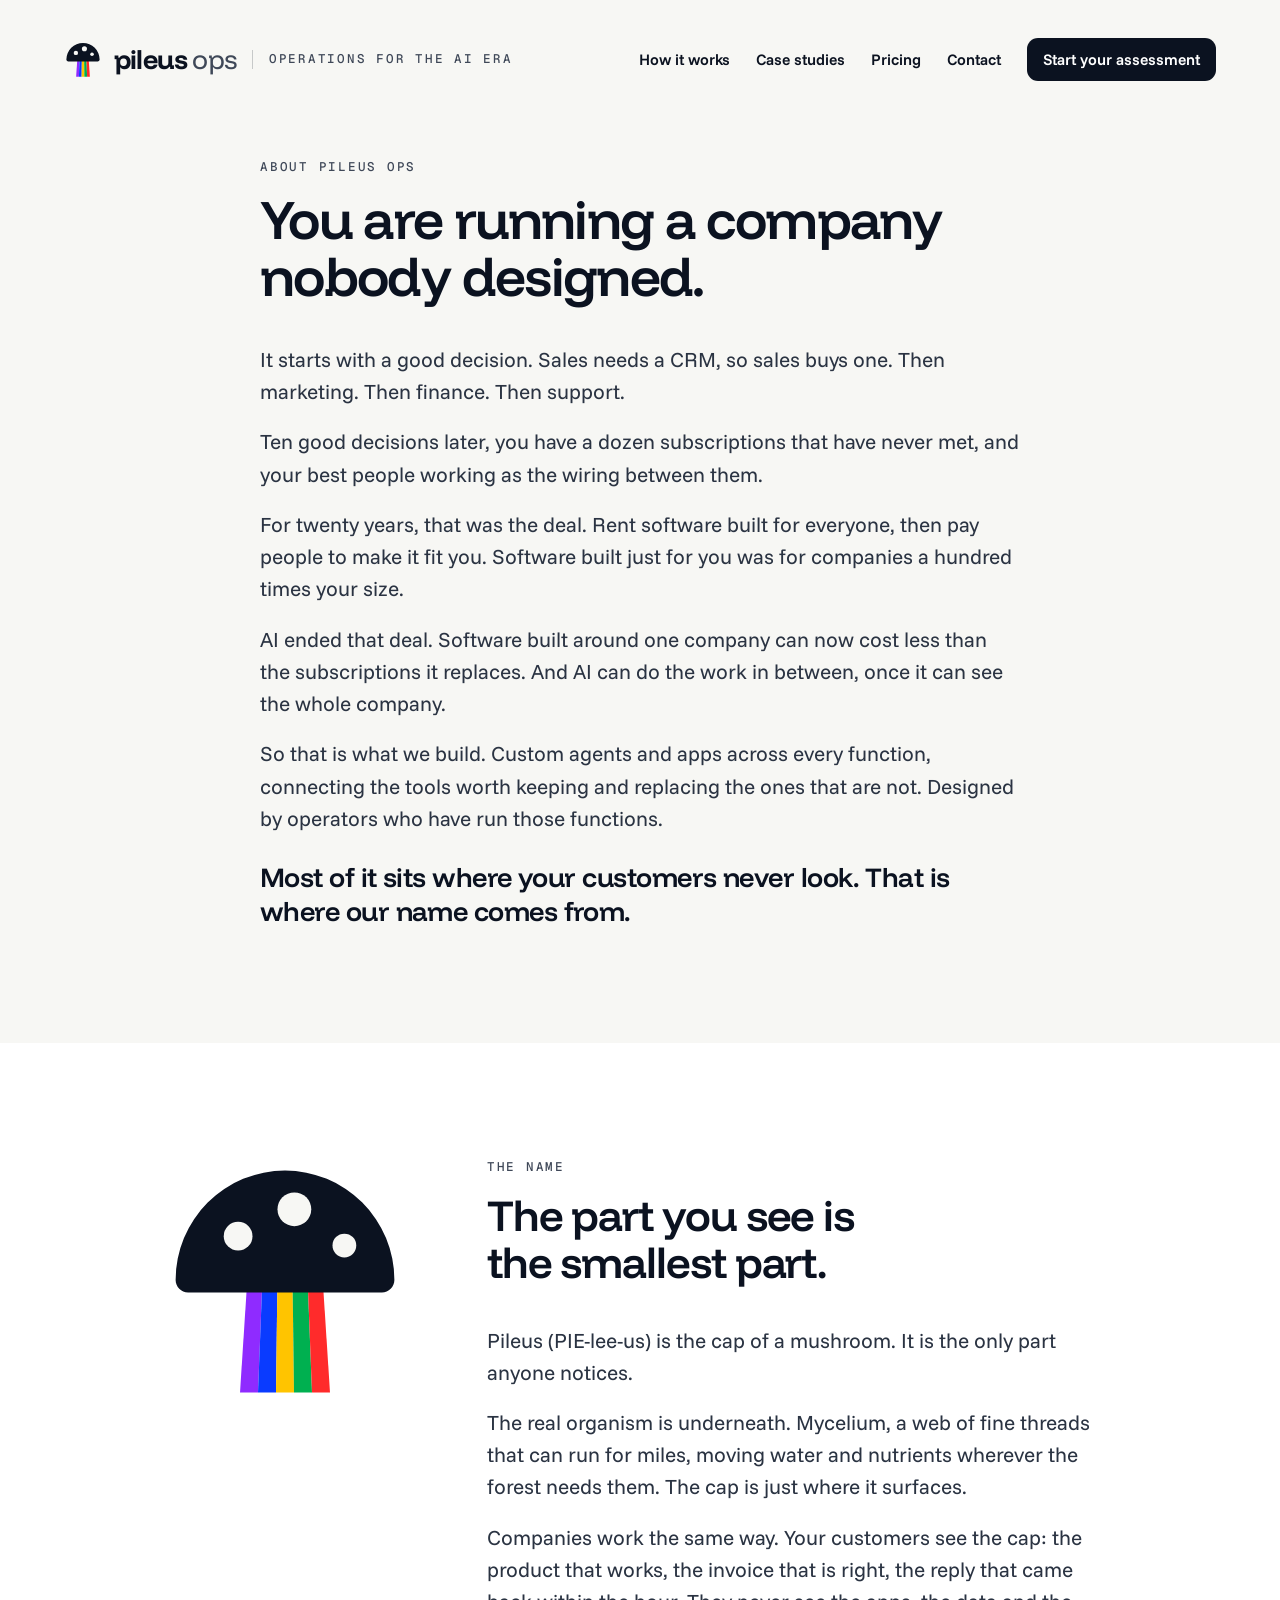
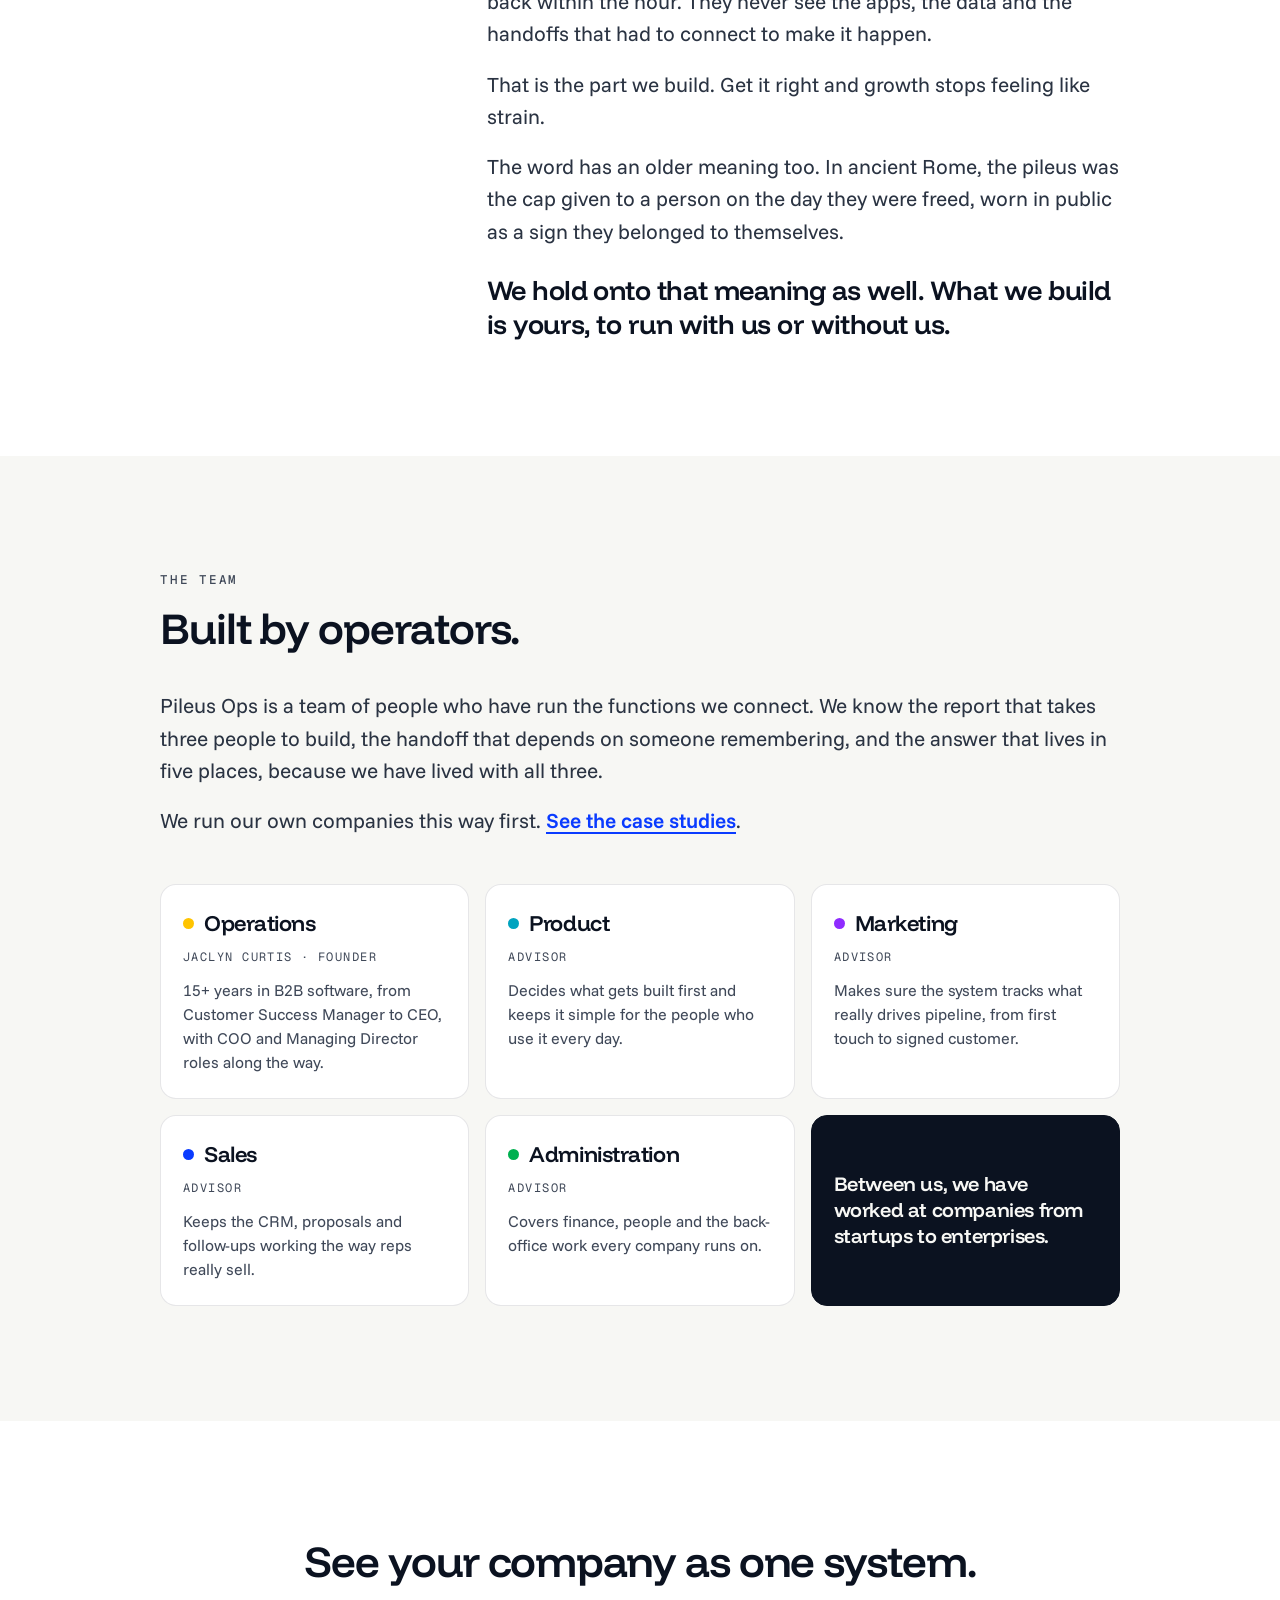
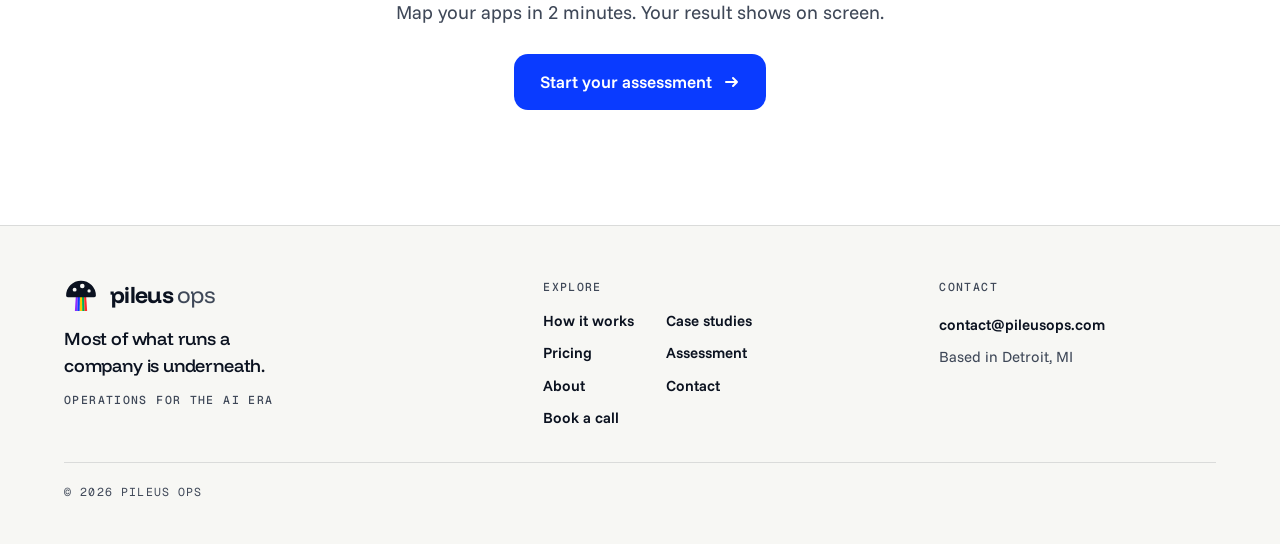
==== about/index.html @ 389116b7 "Remove the notices that said the forms were not connected The contact note and the call request now " ====
<!DOCTYPE html>
<html lang="en">
<head>
<meta charset="utf-8">
<meta name="viewport" content="width=device-width, initial-scale=1">
<title>About | Pileus Ops</title>
<meta name="description" content="Every team chose its own tools. Nobody owns what sits between them. Why Pileus Ops exists, what the name means, and the operators behind it.">
<link rel="canonical" href="https://pileusops.com/about/">
<link rel="icon" type="image/svg+xml" href="/favicon.svg">
<meta property="og:type" content="website">
<meta property="og:site_name" content="Pileus Ops">
<meta property="og:url" content="https://pileusops.com/about/">
<meta property="og:title" content="About | Pileus Ops">
<meta property="og:description" content="Every team chose its own tools. Nobody owns what sits between them. Why Pileus Ops exists, what the name means, and the operators behind it.">
<meta property="og:image" content="https://pileusops.com/og.png">
<meta property="og:image:width" content="1200">
<meta property="og:image:height" content="630">
<meta property="og:image:alt" content="Pileus Ops. Turn the apps you already run into one AI system you control.">
<meta name="twitter:card" content="summary_large_image">
<meta name="twitter:image" content="https://pileusops.com/og.png">
<script>document.documentElement.classList.add("js")</script>
<link rel="preconnect" href="https://fonts.googleapis.com">
<link rel="preconnect" href="https://fonts.gstatic.com" crossorigin>
<link rel="stylesheet" href="https://fonts.googleapis.com/css2?family=Funnel+Display:wght@500;600;700&family=Funnel+Sans:wght@400;500;600&family=Geist+Mono:wght@500&display=swap">
<link rel="stylesheet" href="/site.css?v=202611251710">
</head>
<body>
<div class="bar">
  <header class="top">
    <a class="brand" href="/" aria-label="Pileus Ops">
      <svg aria-hidden="true" width="38" height="38" viewBox="0 0 40 40"><path d="M14.00 19H16.40L15.68 37.5H12.80z" fill="#8F2BFF"/><path d="M16.40 19H18.80L18.56 37.5H15.68z" fill="#0A3BFF"/><path d="M18.80 19H21.20L21.44 37.5H18.56z" fill="#FFC400"/><path d="M21.20 19H23.60L24.32 37.5H21.44z" fill="#00B050"/><path d="M23.60 19H26.00L27.20 37.5H24.32z" fill="#FF2B2B"/><path d="M2.5 19.5a17.5 17.5 0 0 1 35 0c0 1.1-.9 2-2 2h-31c-1.1 0-2-.9-2-2z" fill="#0B1220"/><circle cx="12.5" cy="12.5" r="2.3" fill="#F7F7F4"/><circle cx="21.5" cy="8.2" r="2.7" fill="#F7F7F4"/><circle cx="29.5" cy="14" r="1.9" fill="#F7F7F4"/></svg>
      <span>pileus <span class="ops">ops</span></span></a>
    <span class="tag">Operations for the AI era</span>
    <nav class="nav" aria-label="Page"><a href="/how-it-works/">How it works</a><a href="/case-studies/">Case studies</a><a href="/pricing/">Pricing</a><a href="/contact/">Contact</a><a class="go" href="/assessment/">Start your assessment</a></nav>
  </header>
</div>
<section class="band phead">
  <div class="in narrow">
    <p class="eyebrow">About Pileus Ops</p>
    <h1 class="h1">You are running a company nobody designed.</h1>
    <div class="story">
      <p>It starts with a good decision. Sales needs a CRM, so sales buys one. Then marketing. Then finance. Then support.</p>
      <p>Ten good decisions later, you have a dozen subscriptions that have never met, and your best people working as the wiring between them.</p>
      <p>For twenty years, that was the deal. Rent software built for everyone, then pay people to make it fit you. Software built just for you was for companies a hundred times your size.</p>
      <p>AI ended that deal. Software built around one company can now cost less than the subscriptions it replaces. And AI can do the work in between, once it can see the whole company.</p>
      <p>So that is what we build. Custom agents and apps across every function, connecting the tools worth keeping and replacing the ones that are not. Designed by operators who have run those functions.</p>
      <p class="closer">Most of it sits where your customers never look. That is where our name comes from.</p>
    </div>
  </div>
</section>

<section class="band white">
  <div class="in narrow mush">
    <div class="rv"><svg aria-hidden="true" width="220" height="220" viewBox="0 0 40 40"><path d="M14.00 19H16.40L15.68 37.5H12.80z" fill="#8F2BFF"/><path d="M16.40 19H18.80L18.56 37.5H15.68z" fill="#0A3BFF"/><path d="M18.80 19H21.20L21.44 37.5H18.56z" fill="#FFC400"/><path d="M21.20 19H23.60L24.32 37.5H21.44z" fill="#00B050"/><path d="M23.60 19H26.00L27.20 37.5H24.32z" fill="#FF2B2B"/><path d="M2.5 19.5a17.5 17.5 0 0 1 35 0c0 1.1-.9 2-2 2h-31c-1.1 0-2-.9-2-2z" fill="#0B1220"/><circle cx="12.5" cy="12.5" r="2.3" fill="#F7F7F4"/><circle cx="21.5" cy="8.2" r="2.7" fill="#F7F7F4"/><circle cx="29.5" cy="14" r="1.9" fill="#F7F7F4"/></svg></div>
    <div>
      <p class="eyebrow rv">The name</p>
      <h2 class="rv">The part you see is the smallest part.</h2>
      <div class="story rv">
        <p>Pileus (PIE-lee-us) is the cap of a mushroom. It is the only part anyone notices.</p>
        <p>The real organism is underneath. Mycelium, a web of fine threads that can run for miles, moving water and nutrients wherever the forest needs them. The cap is just where it surfaces.</p>
        <p>Companies work the same way. Your customers see the cap: the product that works, the invoice that is right, the reply that came back within the hour. They never see the apps, the data and the handoffs that had to connect to make it happen.</p>
        <p>That is the part we build. Get it right and growth stops feeling like strain.</p>
        <p>The word has an older meaning too. In ancient Rome, the pileus was the cap given to a person on the day they were freed, worn in public as a sign they belonged to themselves.</p>
        <p class="closer">We hold onto that meaning as well. What we build is yours, to run with us or without us.</p>
      </div>
    </div>
  </div>
</section>

<section class="band">
  <div class="in narrow wide">
    <p class="eyebrow rv">The team</p>
    <h2 class="rv">Built by operators.</h2>
    <div class="story rv">
      <p>Pileus Ops is a team of people who have run the functions we connect. We know the report that takes three people to build, the handoff that depends on someone remembering, and the answer that lives in five places, because we have lived with all three.</p>
      <p>We run our own companies this way first. <a href="/case-studies/">See the case studies</a>.</p>
    </div>
    <div class="pteam rv">
      <div class="ptc" style="--c:#FFC400">
        <h3 class="ptfn"><i aria-hidden="true"></i>Operations</h3>
        <p class="role">Jaclyn Curtis · Founder</p>
        <p>15+ years in B2B software, from Customer Success Manager to CEO, with COO and Managing Director roles along the way.</p>
      </div>
      <div class="ptc" style="--c:#00A3BF">
        <h3 class="ptfn"><i aria-hidden="true"></i>Product</h3>
        <p class="role">Advisor</p>
        <p>Decides what gets built first and keeps it simple for the people who use it every day.</p>
      </div>
      <div class="ptc" style="--c:#8F2BFF">
        <h3 class="ptfn"><i aria-hidden="true"></i>Marketing</h3>
        <p class="role">Advisor</p>
        <p>Makes sure the system tracks what really drives pipeline, from first touch to signed customer.</p>
      </div>
      <div class="ptc" style="--c:#0A3BFF">
        <h3 class="ptfn"><i aria-hidden="true"></i>Sales</h3>
        <p class="role">Advisor</p>
        <p>Keeps the CRM, proposals and follow-ups working the way reps really sell.</p>
      </div>
      <div class="ptc" style="--c:#00B050">
        <h3 class="ptfn"><i aria-hidden="true"></i>Administration</h3>
        <p class="role">Advisor</p>
        <p>Covers finance, people and the back-office work every company runs on.</p>
      </div>
      <div class="ptc ptnote">
        <p>Between us, we have worked at companies from startups to enterprises.</p>
      </div>
    </div>
  </div>
</section>

<section class="band white final">
  <div class="in">
    <h2 class="rv">See your company as one system.</h2>
    <p class="sub rv">Map your apps in 2 minutes. Your result shows on screen.</p>
    <a class="cta rv" href="/assessment/">Start your assessment
      <svg aria-hidden="true" width="16" height="16" viewBox="0 0 16 16" fill="none" stroke="currentColor" stroke-width="2" stroke-linecap="round" stroke-linejoin="round"><path d="M2 8h11M9 4l4 4-4 4"/></svg></a>
  </div>
</section>
<footer class="foot">
  <div class="in">
    <div class="fbrand">
      <a class="brand" href="/" aria-label="Pileus Ops home"><svg aria-hidden="true" width="34" height="34" viewBox="0 0 40 40"><path d="M14.00 19H16.40L15.68 37.5H12.80z" fill="#8F2BFF"/><path d="M16.40 19H18.80L18.56 37.5H15.68z" fill="#0A3BFF"/><path d="M18.80 19H21.20L21.44 37.5H18.56z" fill="#FFC400"/><path d="M21.20 19H23.60L24.32 37.5H21.44z" fill="#00B050"/><path d="M23.60 19H26.00L27.20 37.5H24.32z" fill="#FF2B2B"/><path d="M2.5 19.5a17.5 17.5 0 0 1 35 0c0 1.1-.9 2-2 2h-31c-1.1 0-2-.9-2-2z" fill="#0B1220"/><circle cx="12.5" cy="12.5" r="2.3" fill="#F7F7F4"/><circle cx="21.5" cy="8.2" r="2.7" fill="#F7F7F4"/><circle cx="29.5" cy="14" r="1.9" fill="#F7F7F4"/></svg> <span>pileus <span class="ops">ops</span></span></a>
      <p class="line">Most of what runs a company is underneath.</p>
      <p class="ftag">Operations for the AI era</p>
    </div>
    <div class="fcol">
      <p class="fh">Explore</p>
      <nav aria-label="Footer"><a href="/how-it-works/">How it works</a><a href="/case-studies/">Case studies</a><a href="/pricing/">Pricing</a><a href="/assessment/">Assessment</a><a href="/about/" aria-current="page">About</a><a href="/contact/">Contact</a><a href="/call/">Book a call</a></nav>
    </div>
    <div class="fcol">
      <p class="fh">Contact</p>
      <a class="fmail" href="mailto:contact@pileusops.com">contact@pileusops.com</a>
      <p class="fwhere">Based in Detroit, MI</p>
    </div>
    <small>&copy; 2026 Pileus Ops</small>
  </div>
</footer>
<script src="/brand.js?v=202611251710"></script>
<script src="/app.js?v=202611251710"></script>
</body>
</html>
---- site.css ----
/* layout: copy on the left, one living diagram on the right, facing the reader so every label stays legible.
   On phones the diagram becomes a simple stack: the apps, a cable, then the system. */
:root{
  color-scheme:light;
  --bg:#F7F7F4; --ink:#0B1220; --mute:#3F4858; --line:rgba(11,18,32,.1);
  --mkt:#8F2BFF; --sales:#0A3BFF; --ops:#FFC400; --fin:#00B050; --cs:#FF2B2B;
  --disp:"Funnel Display","Funnel Display Variable",system-ui,sans-serif;
  --sans:"Funnel Sans","Funnel Sans Variable",system-ui,-apple-system,"Segoe UI",sans-serif;
  --mono:"Geist Mono","Geist Mono Variable",ui-monospace,Menlo,monospace;
}
*{box-sizing:border-box}
html,body{height:100%;margin:0}
body{background:var(--bg);color:var(--ink);font-family:var(--sans);font-size:18px;line-height:1.5;overflow-x:hidden;-webkit-font-smoothing:antialiased}
.page{min-height:100%;max-width:1440px;margin:0 auto;padding:clamp(18px,3vw,38px) clamp(20px,5vw,72px) clamp(24px,3vw,40px);display:flex;flex-direction:column;gap:clamp(12px,2vw,24px)}
.top{display:flex;align-items:center;gap:16px;flex-wrap:wrap}
.brand{display:flex;align-items:center;gap:12px;font-family:var(--disp);font-weight:700;font-size:27px;letter-spacing:-.03em;color:var(--ink);text-decoration:none}
.brand svg{flex:none}
.tag{font-family:var(--mono);font-weight:500;font-size:12.5px;letter-spacing:.14em;text-transform:uppercase;color:var(--mute);border-left:1px solid rgba(11,18,32,.2);padding-left:16px}
.pick{margin-left:auto;display:flex;align-items:center;gap:10px;font-size:13px;font-weight:600;color:var(--mute)}
.pick div{display:flex;padding:3px;border-radius:99px;background:rgba(11,18,32,.07)}
.pick button{font:inherit;font-size:13px;font-weight:600;min-height:34px;padding:0 12px;border:0;border-radius:99px;background:none;color:var(--mute);cursor:pointer}
.pick button[aria-pressed="true"]{background:#fff;color:var(--ink);box-shadow:0 1px 3px rgba(11,18,32,.16)}
.hero{flex:1;display:grid;grid-template-columns:minmax(0,5fr) minmax(0,7fr);grid-template-areas:"copy viz" "proof viz";column-gap:clamp(12px,2vw,36px);row-gap:0}
.copy{grid-area:copy;align-self:end}.viz{grid-area:viz;align-self:center}
.copy{display:flex;flex-direction:column;gap:26px;align-items:flex-start;max-width:540px}
h1{margin:0;font-family:var(--disp);font-weight:600;font-size:clamp(2.3rem,3.4vw + .7rem,3.85rem);line-height:1.04;letter-spacing:-.03em;text-wrap:balance}
h1 .one{position:relative;white-space:nowrap}
h1 .one::after{content:"";position:absolute;left:0;right:0;bottom:-.07em;height:.11em;border-radius:99px;transform:scaleX(0);transform-origin:0 50%;transition:transform .9s cubic-bezier(.6,0,.2,1) .25s;
  background:linear-gradient(90deg,var(--mkt) 0 20%,var(--sales) 20% 40%,var(--ops) 40% 60%,var(--fin) 60% 80%,var(--cs) 80% 100%)}
body.on h1 .one::after{transform:scaleX(1)}
.lede{margin:0;max-width:470px;font-size:19px;color:var(--mute)}
.cta-row{display:flex;flex-wrap:wrap;align-items:center;gap:14px 24px}
.cta{display:inline-flex;align-items:center;gap:12px;min-height:56px;padding:0 26px;border-radius:14px;background:var(--sales);color:#fff;font-weight:600;font-size:17px;text-decoration:none;transition:transform .2s ease,box-shadow .2s ease}
.cta:hover{transform:translateY(-2px);box-shadow:0 12px 24px rgba(10,59,255,.3)}
.replay{display:inline-flex;align-items:center;gap:9px;min-height:44px;padding:0 4px;border:0;background:none;font:inherit;font-weight:600;font-size:17px;color:var(--ink);cursor:pointer}
.replay svg{transition:transform .5s ease}.replay:hover svg{transform:rotate(-180deg)}
.proof{grid-area:proof;align-self:start;max-width:540px;list-style:none;margin:30px 0 0;padding:22px 0 0;border-top:1px solid rgba(11,18,32,.14);width:100%;display:flex;flex-direction:column;gap:12px;font-size:16px;font-weight:500}
.proof li{display:flex;align-items:center;gap:12px}
.proof li::before{content:"";width:11px;height:11px;border-radius:3px;background:var(--sales);flex:none}
a:focus-visible,button:focus-visible{outline:2px solid var(--sales);outline-offset:4px;border-radius:6px}
.sr{position:absolute;width:1px;height:1px;overflow:hidden;clip-path:inset(50%)}

/* the diagram: nine scattered apps become five connected ones and one system; the other four are rebuilt inside it */
.viz{position:relative;width:100%;aspect-ratio:844/860}
.stage{position:absolute;left:0;top:0;width:844px;height:860px;transform-origin:0 0;perspective:2200px}
.tilt{position:absolute;inset:0;transform-style:preserve-3d;transform:rotateY(calc(-5deg + var(--ry,0deg))) rotateX(calc(2deg + var(--rx,0deg)));transform-origin:50% 50%;transition:transform .6s cubic-bezier(.2,.7,.2,1)}
svg.under{position:absolute;inset:0;overflow:visible}
.thr{fill:none;stroke-width:4.6;stroke-linecap:round;transition:stroke-dashoffset .9s cubic-bezier(.6,0,.2,1) var(--d,0s),stroke-width .25s,opacity .3s}
.end{opacity:0;transition:opacity .3s ease var(--d,0s)}
.stage.wired .end{opacity:1}
.spark{fill:none;stroke:#fff;stroke-width:2.2;stroke-linecap:round;opacity:0}
.spark.go{opacity:.95;animation:sparkback .7s cubic-bezier(.4,0,.3,1) 1}
@keyframes sparkback{from{stroke-dashoffset:calc(-1 * var(--L))}to{stroke-dashoffset:34px}}
.dim .thr:not(.hot),.dim .end:not(.hot){opacity:.16}.dim .spark:not(.hot){opacity:0}
.thr.hot{stroke-width:6.6}

#tiles{transform-style:preserve-3d}
.tile{--c:var(--team);position:absolute;left:var(--x);top:var(--y);display:flex;align-items:center;gap:13px;padding:12px 22px 12px 12px;background:#fff;border:1px solid var(--line);border-radius:18px;white-space:nowrap;cursor:default;
  font-weight:600;font-size:17.5px;letter-spacing:-.01em;box-shadow:0 14px 30px rgba(11,18,32,.11),0 2px 5px rgba(11,18,32,.06);
  transform:translate(-50%,-50%) translate3d(var(--dx,0px),var(--dy,0px),var(--z,20px)) rotate(var(--r,0deg)) scale(var(--k,1));
  transition:transform 1.1s cubic-bezier(.22,1.2,.36,1) var(--d,0s),opacity .4s ease,box-shadow .3s}
.stage.sprawl .tile{--c:#B4B8BF;--dx:var(--sx);--dy:var(--sy);--r:var(--sr);transition-duration:.6s,.3s,.3s;transition-delay:0s}
.stage:not(.sprawl) .tile.built{--k:.3;opacity:0;transition:transform .95s cubic-bezier(.6,0,.3,1) var(--d,0s),opacity .3s ease calc(var(--d,0s) + .68s)}
.tile.hot,.tile.bump{--z:54px;--k:1.06;transition-duration:.3s,.4s,.3s;transition-delay:0s;box-shadow:0 26px 44px rgba(11,18,32,.18),0 4px 8px rgba(11,18,32,.08)}
.dim .tile.keep:not(.hot){opacity:.45}
.ic{width:42px;height:42px;border-radius:12px;display:grid;place-items:center;flex:none;background:var(--c);transition:background-color .8s ease var(--d,0s)}
.ic svg{width:23px;height:23px}
.vcable{display:none}

.panel{position:absolute;left:424px;top:86px;width:396px;height:708px;background:#fff;border:1px solid var(--line);border-radius:28px;padding:26px 26px 22px;display:flex;flex-direction:column;
  box-shadow:0 50px 90px rgba(11,18,32,.16),0 10px 24px rgba(11,18,32,.07);
  opacity:0;transform:translateX(30px) scale(.94);transition:opacity .5s ease,transform .8s cubic-bezier(.22,1.2,.36,1)}
.stage.sys .panel{opacity:1;transform:none}
.ph{display:flex;align-items:center;justify-content:space-between;gap:8px;margin-bottom:14px}
.ph h2{margin:0;font-family:var(--disp);font-weight:600;font-size:23px;letter-spacing:-.02em;white-space:nowrap}
.pill{font-family:var(--mono);font-size:11px;letter-spacing:.08em;text-transform:uppercase;padding:7px 11px;border-radius:99px;background:var(--ink);color:#fff;white-space:nowrap}
/* the order bar: press it (or wait) and one order runs through every team */
.evt{all:unset;box-sizing:border-box;display:flex;align-items:center;gap:11px;width:calc(100% + 20px);margin:0 -10px 12px;height:48px;padding:0 15px 0 5px;border-radius:14px;background:#EEEFEB;color:var(--ink);font-weight:600;font-size:15.5px;letter-spacing:-.01em;cursor:pointer;position:relative;z-index:3;transition:background .35s,color .35s}
.evt .bolt{width:22px;height:22px;border-radius:50%;display:grid;place-items:center;background:var(--ink);color:#fff;flex:none;transition:background .35s,color .35s}
.evt .bolt svg{width:12px;height:12px}
.evt .t{flex:1;white-space:nowrap;overflow:hidden;text-overflow:ellipsis}
.evt .clock{font-family:var(--mono);font-size:12.5px;line-height:1;letter-spacing:.06em;opacity:0;transition:opacity .3s;font-variant-numeric:tabular-nums}
.evt:not(.run):not(.done) .bolt{animation:invite 2.2s ease-out infinite}
.evt:not(.run):not(.done):hover{background:#E4E6E0}
@keyframes invite{0%{box-shadow:0 0 0 0 rgba(11,18,32,.35)}70%,100%{box-shadow:0 0 0 9px rgba(11,18,32,0)}}
.evt.run,.evt.done{background:var(--ink);color:#fff;cursor:default}
.evt.run .bolt,.evt.done .bolt{background:#fff;color:var(--ink)}
.evt.run .clock,.evt.done .clock{opacity:1}
#lanes{flex:1;display:flex;flex-direction:column;position:relative}
.thread{position:absolute;left:5px;top:-14px;width:2px;height:0;background:var(--ink);border-radius:2px;z-index:1;pointer-events:none;transition:height .5s cubic-bezier(.5,0,.4,1)}
.lane{flex:1;border-top:1px solid var(--line);padding:0 10px;margin:0 -10px;border-radius:12px;display:flex;flex-direction:column;justify-content:center;gap:3px;transition:background .3s}
.lane.hot,.lane.flash{background:var(--t)}
.lane .r{display:flex;align-items:center;justify-content:space-between;gap:8px}
.lane b{font-weight:600;font-size:17.5px;letter-spacing:-.01em;display:flex;align-items:center;gap:10px}
.dot{width:12px;height:12px;border-radius:50%;background:var(--c);flex:none;position:relative;z-index:2;box-shadow:0 0 0 3px #fff;transition:box-shadow .3s}
.lane.hot .dot,.lane.flash .dot{box-shadow:0 0 0 3px var(--t)}
.lane.fire .dot::after{content:"";position:absolute;inset:-2px;border-radius:50%;border:2px solid var(--c);animation:ring .8s ease-out forwards}
@keyframes ring{from{transform:scale(1);opacity:.9}to{transform:scale(3.2);opacity:0}}
.chip{display:inline-flex;align-items:center;gap:5px;font-size:12.5px;font-weight:600;padding:4px 10px 4px 8px;border-radius:99px;background:var(--c);color:var(--ct,#fff);white-space:nowrap;opacity:0;transform:scale(.6);transition:opacity .25s,transform .45s cubic-bezier(.3,1.6,.5,1)}
.chip svg{width:12px;height:12px}
.chip.ask{background:var(--ink);color:#fff;padding-left:10px}
.lane.fire .chip{opacity:1;transform:none}
.lane p{margin:0 0 0 22px;font-size:14.5px;color:#6B7380;line-height:1.3;transition:color .3s}
.lane.fire p{color:var(--ink);animation:rise .4s ease-out}
@keyframes rise{from{opacity:0;transform:translateY(5px)}to{opacity:1;transform:none}}
.built-in{border-top:1px solid var(--line);padding-top:14px}
.built-in h3{margin:0 0 10px;font-family:var(--mono);font-weight:500;font-size:11.5px;letter-spacing:.12em;text-transform:uppercase;color:var(--mute)}
.chips{display:grid;grid-template-columns:1fr 1fr;gap:8px}
.bchip{display:flex;align-items:center;gap:9px;padding:7px 10px;border-radius:12px;background:#F2F3F0;font-size:14.5px;font-weight:600;opacity:0;transform:scale(.8);transition:opacity .35s ease var(--d,0s),transform .5s cubic-bezier(.3,1.5,.5,1) var(--d,0s)}
.bchip .ic{width:26px;height:26px;border-radius:8px;transition:none}.bchip .ic svg{width:15px;height:15px}
.stage.sys .bchip{opacity:1;transform:none}

@media (max-width:860px){
  .hero{grid-template-columns:1fr;grid-template-areas:"copy" "viz" "proof";row-gap:28px}
  .proof{margin-top:0}
  .viz{aspect-ratio:auto}
  .stage{position:static;width:auto;height:auto;transform:none !important;perspective:none}
  .tilt{position:static;transform:none !important}
  svg.under{display:none}
  #tiles{display:grid;grid-template-columns:repeat(3,minmax(0,1fr));gap:8px}
  .tile{position:static;transform:none;padding:7px;gap:7px;min-width:0;font-size:12.5px;white-space:normal;border-radius:14px;box-shadow:0 4px 10px rgba(11,18,32,.07);transition:opacity .6s ease var(--d,0s)}
  .stage:not(.sprawl) .tile.built{opacity:.3;transform:none}
  .tile.bump{box-shadow:0 0 0 2px var(--team)}
  .ic{width:26px;height:26px;border-radius:8px}.ic svg{width:15px;height:15px}
  .vcable{display:flex;justify-content:center;height:46px;margin:6px 0}
  .vcable s{width:9px;background:var(--c);transform:scaleY(0);transform-origin:50% 0;transition:transform .5s ease .5s}
  .vcable s:first-child{border-radius:5px 0 0 5px}.vcable s:last-child{border-radius:0 5px 5px 0}
  .stage.sys .vcable s{transform:none}
  .panel{position:static;width:auto;height:auto;padding:20px;transform:translateY(-10px) scale(.97)}
  .lane{padding:10px}
}
@media (prefers-reduced-motion:reduce){
  *,*::before,*::after{transition-duration:.01s !important;transition-delay:0s !important;animation:none !important}
}

/* ---------- the rest of the page: one idea per band, lots of air ---------- */
html{scroll-behavior:smooth}
.nav{margin-left:auto;display:flex;align-items:center;gap:26px;font-size:15.5px;font-weight:600}
.nav a{color:var(--ink);text-decoration:none}
.nav a:not(.go):hover{text-decoration:underline;text-underline-offset:5px}
.nav a.go{padding:10px 16px;border-radius:11px;background:var(--ink);color:#fff}
.micro{margin:-12px 0 0;font-size:14.5px;color:var(--mute)}
.band{padding:clamp(64px,9vw,124px) clamp(20px,5vw,72px);scroll-margin-top:0}
.band.white{background:#fff}
.in{max-width:1180px;margin:0 auto}
.eyebrow{font-family:var(--mono);font-weight:500;font-size:12.5px;letter-spacing:.14em;text-transform:uppercase;color:var(--mute);margin:0 0 14px}
.band h2{font-family:var(--disp);font-weight:600;font-size:clamp(1.9rem,2.4vw + .8rem,3rem);line-height:1.08;letter-spacing:-.025em;margin:0;max-width:21ch;text-wrap:balance}
.band .sub{margin:16px 0 0;max-width:54ch;color:var(--mute);font-size:19px}
.grid{display:grid;gap:18px;margin-top:clamp(28px,4vw,52px)}
.card{background:#fff;border:1px solid var(--line);border-radius:22px;padding:26px}
.band.white .card{background:var(--bg)}
.card h3{margin:0 0 8px;font-family:var(--disp);font-weight:600;font-size:21px;letter-spacing:-.015em}
.card p{margin:0;color:var(--mute);font-size:16.5px}
html.js .rv{opacity:0;transform:translateY(18px);transition:opacity .7s ease,transform .7s cubic-bezier(.2,.7,.2,1)}
html.js .rv.seen{opacity:1;transform:none}

/* the problem */
.g3{grid-template-columns:repeat(3,minmax(0,1fr))}
.stat b{display:block;font-family:var(--disp);font-weight:600;font-size:clamp(3rem,5vw,4.6rem);line-height:1;letter-spacing:-.04em;margin-bottom:12px}
.stat p{color:var(--ink);font-size:18px;font-weight:500}
.stat small{display:block;margin-top:14px;font-family:var(--mono);font-size:11.5px;letter-spacing:.06em;text-transform:uppercase;color:var(--mute)}
.close{margin:clamp(28px,4vw,44px) 0 0;font-family:var(--disp);font-weight:500;font-size:clamp(1.25rem,1vw + 1rem,1.6rem);letter-spacing:-.015em;max-width:34ch;line-height:1.25}

/* how it works */
.g4{grid-template-columns:repeat(4,minmax(0,1fr))}
.step .n{font-family:var(--mono);font-size:12.5px;letter-spacing:.1em;color:var(--sales);margin-bottom:38px;display:block}
.step{display:flex;flex-direction:column}
.step .n{margin-bottom:26px}
.step h3{font-size:25px}
.step .get{margin-top:auto;min-height:104px;padding-top:18px;font-size:16px;font-weight:600;line-height:1.35;color:var(--ink)}
.step .get::before{content:"";display:block;height:1px;background:var(--line);margin-bottom:16px}
.step .get small{display:block;font-family:var(--mono);font-weight:500;font-size:11.5px;letter-spacing:.12em;text-transform:uppercase;color:var(--mute);margin-bottom:6px}
.step p{margin-bottom:22px}
.after{margin-top:18px;display:flex;gap:18px;align-items:baseline;border:1px solid var(--line);border-radius:22px;padding:22px 26px}
.after b{font-family:var(--disp);font-weight:600;font-size:21px;letter-spacing:-.015em;white-space:nowrap}
.after p{margin:0;color:var(--mute);font-size:17px}

/* ask your company */
.askgrid{display:grid;grid-template-columns:minmax(0,5fr) minmax(0,6fr);gap:clamp(20px,4vw,56px);align-items:center;margin-top:clamp(28px,4vw,52px)}
.qs{display:flex;flex-direction:column;gap:10px}
.qs button{all:unset;box-sizing:border-box;cursor:pointer;display:flex;align-items:center;gap:14px;padding:16px 20px;border-radius:16px;background:#fff;border:1px solid var(--line);font-weight:600;font-size:17.5px;letter-spacing:-.01em;transition:border-color .2s,box-shadow .2s,transform .2s}
.qs button:hover{transform:translateX(4px)}
.qs button[aria-pressed="true"]{border-color:var(--ink);box-shadow:0 0 0 1px var(--ink)}
.qs button::after{content:"";margin-left:auto;width:9px;height:9px;border-right:2px solid currentColor;border-top:2px solid currentColor;transform:rotate(45deg);flex:none;opacity:.5}
.answer{background:#fff;border:1px solid var(--line);border-radius:28px;padding:28px;box-shadow:0 40px 80px rgba(11,18,32,.13),0 8px 20px rgba(11,18,32,.06);min-height:340px;display:flex;flex-direction:column;gap:20px}
.answer .q{display:flex;align-items:center;gap:12px;min-height:54px;padding:0 18px;border-radius:14px;background:var(--ink);color:#fff;font-weight:600;font-size:16.5px}
.answer .q i{width:2px;height:20px;background:#fff;animation:blink 1s steps(1) infinite;flex:none}
@keyframes blink{50%{opacity:0}}
.srcs{display:flex;flex-wrap:wrap;gap:9px;align-items:center;min-height:38px}
.srcs em{font-style:normal;font-family:var(--mono);font-size:11.5px;letter-spacing:.12em;text-transform:uppercase;color:var(--mute);margin-right:4px}
.src{display:inline-flex;align-items:center;gap:8px;padding:6px 12px 6px 6px;border-radius:11px;background:#F2F3F0;font-size:14.5px;font-weight:600;opacity:.25;transform:scale(.94);transition:opacity .3s,transform .4s cubic-bezier(.3,1.6,.5,1)}
.src.on{opacity:1;transform:none}
.src .ic{width:24px;height:24px;border-radius:7px;transition:none}.src .ic svg{width:14px;height:14px}
.ans{font-family:var(--disp);font-weight:500;font-size:clamp(1.3rem,1vw + 1rem,1.65rem);line-height:1.22;letter-spacing:-.015em;margin:0;opacity:0;transform:translateY(8px);transition:opacity .45s,transform .45s}
.ans.show{opacity:1;transform:none}
.note{margin:auto 0 0;font-size:13.5px;color:var(--mute)}

/* teams */
.g5{grid-template-columns:repeat(5,minmax(0,1fr))}
.team{padding:24px 20px}
.team h3{display:flex;align-items:center;gap:9px;font-size:17.5px;margin-bottom:14px;white-space:nowrap}
.team h3::before{content:"";width:12px;height:12px;border-radius:50%;background:var(--c);flex:none}
.team ul{list-style:none;margin:0;padding:0;display:flex;flex-direction:column;gap:9px;font-size:16px;color:var(--mute)}

/* control */
.ctl h3::before{content:"";display:block;width:34px;height:4px;border-radius:4px;background:var(--sales);margin-bottom:18px}

/* founder */
.who{display:grid;grid-template-columns:auto minmax(0,1fr);gap:clamp(20px,3vw,40px);align-items:center;margin-top:clamp(28px,4vw,52px)}
.avatar{width:clamp(96px,12vw,150px);aspect-ratio:1;border-radius:50%;background:var(--ink);color:#fff;display:grid;place-items:center;font-family:var(--disp);font-weight:600;font-size:clamp(2rem,3vw,3rem);letter-spacing:-.02em}
.who h3{margin:0 0 4px;font-family:var(--disp);font-weight:600;font-size:24px;letter-spacing:-.02em}
.who .role{font-family:var(--mono);font-size:12px;letter-spacing:.12em;text-transform:uppercase;color:var(--mute);margin:0 0 14px}
.who p{margin:0 0 10px;max-width:58ch;color:var(--mute)}

/* the assessment */
.assess{margin-top:clamp(28px,4vw,52px);background:#fff;border:1px solid var(--line);border-radius:28px;padding:clamp(22px,3vw,40px);box-shadow:0 40px 80px rgba(11,18,32,.1),0 8px 20px rgba(11,18,32,.05)}
.assess fieldset{border:0;margin:0 0 30px;padding:0}
.assess legend{padding:0;margin-bottom:14px;font-family:var(--disp);font-weight:600;font-size:20px;letter-spacing:-.015em;display:flex;align-items:baseline;gap:12px}
.assess legend span{font-family:var(--mono);font-size:12px;letter-spacing:.1em;color:var(--sales)}
.opts{display:flex;flex-wrap:wrap;gap:10px}
.opts.stack{flex-direction:column;gap:8px}
.opts.stack .opt{width:100%;min-height:54px;padding:13px 18px;text-align:left;line-height:1.35}
.optgroups{display:flex;flex-direction:column;gap:20px}
.optgl{margin:0 0 9px;display:flex;align-items:center;gap:9px;font-family:var(--mono);font-weight:500;font-size:11.5px;letter-spacing:.12em;text-transform:uppercase;color:var(--mute)}
.optgl::before{content:"";width:9px;height:9px;border-radius:50%;background:var(--c);flex:none}
.opt{all:unset;box-sizing:border-box;cursor:pointer;min-height:44px;padding:0 16px;display:inline-flex;align-items:center;border-radius:12px;background:#F2F3F0;font-weight:600;font-size:15.5px;transition:background .15s,color .15s,transform .15s}
.opt:hover{background:#E6E8E2}
.opt[aria-pressed="true"]{background:var(--sales);color:#fff}
.assess .cta{border:0;cursor:pointer;font-family:inherit}
.assess .cta[disabled]{background:#C9CCD3;cursor:not-allowed;box-shadow:none;transform:none}
.hint{margin:12px 0 0;font-size:14.5px;color:var(--mute)}
.result{display:none}
.assess.done .form{display:none}.assess.done .result{display:block;animation:rise .5s ease-out}
.result h3{margin:0;font-family:var(--disp);font-weight:600;font-size:clamp(1.5rem,1.6vw + 1rem,2.2rem);letter-spacing:-.025em;line-height:1.12;max-width:24ch}
.rcols{display:grid;grid-template-columns:repeat(2,minmax(0,1fr));gap:18px;margin:26px 0}
.rcol{background:var(--bg);border-radius:18px;padding:20px}
.rcol h4{margin:0 0 12px;font-family:var(--mono);font-weight:500;font-size:11.5px;letter-spacing:.12em;text-transform:uppercase;color:var(--mute)}
.rcol .srcs{gap:8px}.rcol .src{opacity:1;transform:none;background:#fff}
.rfacts{display:grid;grid-template-columns:repeat(2,minmax(0,1fr));gap:18px}
.rfact b{display:block;font-family:var(--disp);font-weight:600;font-size:clamp(2.2rem,3vw,3.2rem);line-height:1;letter-spacing:-.03em;margin-bottom:8px}
.rfact p{margin:0;color:var(--mute);font-size:16px}
.first{margin:26px 0 0;padding:20px 22px;border-radius:18px;background:var(--ink);color:#fff}
.first small{display:block;font-family:var(--mono);font-size:11.5px;letter-spacing:.12em;text-transform:uppercase;opacity:.7;margin-bottom:6px}
.first p{margin:0;font-family:var(--disp);font-weight:500;font-size:20px;letter-spacing:-.015em}
.send{display:flex;flex-wrap:wrap;gap:12px;margin-top:26px;align-items:center}
.send input{flex:1 1 240px;min-height:56px;padding:0 18px;border-radius:14px;border:1px solid rgba(11,18,32,.25);font:inherit;font-size:17px;background:#fff;color:var(--ink)}
.send input:focus-visible{outline:2px solid var(--sales);outline-offset:2px}
.again{all:unset;cursor:pointer;font-weight:600;font-size:15.5px;text-decoration:underline;text-underline-offset:4px;margin-top:18px;display:inline-block}
.sent{margin:14px 0 0;font-size:15.5px;font-weight:600;color:var(--ink)}

/* questions */
.faq{margin-top:clamp(28px,4vw,52px);max-width:820px;border-top:1px solid rgba(11,18,32,.14)}
.faq details{border-bottom:1px solid rgba(11,18,32,.14)}
.faq summary{cursor:pointer;list-style:none;display:flex;align-items:center;justify-content:space-between;gap:16px;padding:22px 0;font-family:var(--disp);font-weight:600;font-size:21px;letter-spacing:-.015em}
.faq summary::-webkit-details-marker{display:none}
.faq summary::after{content:"+";font-family:var(--sans);font-weight:400;font-size:28px;line-height:1;transition:transform .25s}
.faq details[open] summary::after{transform:rotate(45deg)}
.faq p{margin:0 0 24px;max-width:60ch;color:var(--mute)}

/* closing and footer */
.final{text-align:center}
.final h2{max-width:none;margin:0 auto 14px}
.final .sub{max-width:none;margin:0 auto 28px}
.foot{padding:36px clamp(20px,5vw,72px) 44px;border-top:1px solid rgba(11,18,32,.12)}
.foot .in{display:grid;grid-template-columns:minmax(0,1.5fr) minmax(0,1.2fr) minmax(0,1fr);gap:32px clamp(24px,5vw,72px);align-items:start}
.foot .brand{font-size:23px}
.foot .line{font-family:var(--disp);font-weight:500;font-size:18px;letter-spacing:-.01em;margin:0}
.foot small{grid-column:1/-1;padding-top:20px;border-top:1px solid rgba(11,18,32,.12);font-family:var(--mono);font-size:11.5px;letter-spacing:.1em;text-transform:uppercase;color:var(--mute)}

@media (max-width:1000px){.g5{grid-template-columns:repeat(2,minmax(0,1fr))}.g4{grid-template-columns:repeat(2,minmax(0,1fr))}}
@media (max-width:860px){
  .nav{margin-left:0;width:100%;gap:14px 18px;font-size:15px;flex-wrap:wrap}
  .nav a{white-space:nowrap}
  .nav a.go{padding:0;background:none;color:var(--sales);border-radius:0}
  .g3,.g4,.g5,.askgrid,.rcols,.rfacts{grid-template-columns:1fr}
  .after{flex-direction:column;align-items:flex-start;gap:8px}
  .who{grid-template-columns:1fr}
  .answer{min-height:0}
  .foot nav a{white-space:nowrap}
}

/* what you get, under the hero button: three outcomes instead of three claims */
.proof{flex-direction:row;gap:0;padding-top:24px}
.proof li{flex:1;flex-direction:column;align-items:flex-start;gap:4px;padding:0 18px;border-left:1px solid rgba(11,18,32,.14)}
.proof li:first-child{padding-left:0;border-left:0}
.proof li::before{display:none}
.proof b{font-family:var(--disp);font-weight:600;font-size:clamp(1.5rem,1.2vw + 1rem,1.9rem);letter-spacing:-.025em;line-height:1.1}
.proof span{font-size:15px;font-weight:500;color:var(--mute);line-height:1.3}
@media (max-width:860px){.proof li{padding:0 12px}}

/* what changes: today vs with one system, team by team */
.ba{margin-top:clamp(28px,4vw,52px);background:#fff;border:1px solid var(--line);border-radius:22px;overflow:hidden}
.ba .row{display:grid;grid-template-columns:210px minmax(0,1fr) minmax(0,1fr);gap:28px;padding:22px 28px;border-top:1px solid var(--line);align-items:center}
.ba .row.head{border-top:0;padding-top:18px;padding-bottom:14px;font-family:var(--mono);font-size:11.5px;letter-spacing:.12em;text-transform:uppercase;color:var(--mute)}
.ba .t{display:flex;align-items:center;gap:10px;font-family:var(--disp);font-weight:600;font-size:19px;letter-spacing:-.015em}
.ba .t::before{content:"";width:12px;height:12px;border-radius:50%;background:var(--c);flex:none}
.ba p{margin:0;font-size:17px;line-height:1.4}
.ba .was{color:#6B7380}
.ba .now{font-weight:600;color:var(--ink)}

/* control: three promises, and what approving actually looks like */
.ctlgrid{display:grid;grid-template-columns:minmax(0,5fr) minmax(0,6fr);gap:clamp(24px,5vw,72px);align-items:center;margin-top:clamp(28px,4vw,52px)}
.pts{display:flex;flex-direction:column;gap:30px}
.pt::before{content:"";display:block;width:34px;height:4px;border-radius:4px;background:var(--sales);margin-bottom:16px}
.pt h3{margin:0 0 6px;font-family:var(--disp);font-weight:600;font-size:22px;letter-spacing:-.02em}
.pt p{margin:0;max-width:44ch;color:var(--mute)}
.desk{background:var(--bg);border:1px solid var(--line);border-radius:28px;padding:22px;display:flex;flex-direction:column;gap:16px}
.wait{background:#fff;border:1px solid var(--line);border-radius:18px;padding:22px;box-shadow:0 18px 40px rgba(11,18,32,.09)}
.wait small{display:inline-block;font-family:var(--mono);font-size:11.5px;letter-spacing:.12em;text-transform:uppercase;padding:5px 10px;border-radius:99px;background:var(--ink);color:#fff;margin-bottom:14px;transition:background .3s}
.wait.done small{background:var(--fin)}
.wait h4{margin:0 0 4px;font-family:var(--disp);font-weight:600;font-size:22px;letter-spacing:-.02em}
.wait p{margin:0;color:var(--mute);font-size:16.5px}
.btns{display:flex;gap:10px;margin-top:18px}
.btns[hidden]{display:none}
.btns button{all:unset;box-sizing:border-box;cursor:pointer;min-height:46px;padding:0 20px;border-radius:12px;font-weight:600;font-size:16px;display:inline-flex;align-items:center}
.btns .ok{background:var(--sales);color:#fff}.btns .ed{border:1px solid rgba(11,18,32,.25)}
.btns button:focus-visible{outline:2px solid var(--sales);outline-offset:3px}
.log{list-style:none;margin:0;padding:0 6px}
.log li{display:grid;grid-template-columns:44px minmax(0,1fr) auto;gap:12px;align-items:center;padding:12px 0;border-top:1px solid var(--line);font-size:15.5px}
.log li:first-child{border-top:0}
.log time{font-family:var(--mono);font-size:12.5px;color:var(--mute)}
.log span{font-weight:500}
.log em{font-style:normal;font-size:13.5px;font-weight:600;display:inline-flex;align-items:center;gap:7px;white-space:nowrap}
.log em::before{content:"";width:9px;height:9px;border-radius:50%;background:var(--c)}
.log li.new{animation:rise .45s ease-out}
.desk .note{margin:0 6px}
@media (max-width:860px){
  .ba .row{grid-template-columns:1fr;gap:8px;padding:20px}
  .ba .row.head{display:none}
  .ba .was::before,.ba .now::before{display:block;font-family:var(--mono);font-weight:500;font-size:11px;letter-spacing:.12em;text-transform:uppercase;color:var(--mute);margin-bottom:2px}
  .ba .was::before{content:"Today"}.ba .now::before{content:"With one system"}
  .ctlgrid{grid-template-columns:1fr}
  .log li{grid-template-columns:40px minmax(0,1fr)}.log em{grid-column:2}
}

/* ---------- four pages: shared header, one view at a time ---------- */
.bar{max-width:1440px;margin:0 auto;padding:clamp(18px,3vw,38px) clamp(20px,5vw,72px) 0}
.page{min-height:calc(100vh - 110px);padding-top:clamp(8px,1.5vw,18px)}
.nav a[aria-current="page"]:not(.go){text-decoration:underline;text-underline-offset:6px;text-decoration-thickness:2px}
.more{display:inline-flex;align-items:center;gap:8px;margin-top:26px;font-weight:600;font-size:17px;color:var(--ink);text-decoration:underline;text-underline-offset:5px}
.more::after{content:"\2192";display:inline-block}
.phead{padding-top:clamp(40px,6vw,84px)}
.h1{font-family:var(--disp);font-weight:600;font-size:clamp(2.3rem,3.4vw + .7rem,3.85rem);line-height:1.04;letter-spacing:-.03em;margin:0;max-width:17ch;text-wrap:balance}
.tight{padding-top:clamp(8px,2vw,24px);padding-bottom:clamp(40px,6vw,84px)}
.g2{grid-template-columns:repeat(2,minmax(0,1fr))}
.srows{border-top:1px solid rgba(11,18,32,.14)}
.srow{display:grid;grid-template-columns:230px minmax(0,1.25fr) minmax(0,1fr);gap:clamp(20px,3vw,52px);padding:clamp(28px,3.5vw,46px) 0;border-bottom:1px solid rgba(11,18,32,.14);align-items:start}
.sn span{display:block;font-family:var(--mono);font-size:12.5px;letter-spacing:.1em;color:var(--sales);margin-bottom:12px}
.srow .sn h2{font-size:clamp(1.7rem,1.6vw + 1rem,2.3rem)}
.sd{margin:0;font-size:18.5px;color:var(--mute);max-width:46ch}
.sg{display:flex;flex-direction:column;gap:20px;font-weight:600;font-size:16.5px;line-height:1.35}
.sg small{display:block;font-family:var(--mono);font-weight:500;font-size:11.5px;letter-spacing:.12em;text-transform:uppercase;color:var(--mute);margin-bottom:5px}
.pills{display:flex;flex-wrap:wrap;gap:8px;margin-top:18px}
.pills span{padding:8px 14px;border-radius:11px;background:#fff;border:1px solid var(--line);font-weight:600;font-size:15px}
.ticks{list-style:none;margin:16px 0 0;padding:0;display:flex;flex-direction:column;gap:11px;font-size:17px}
.ticks li{display:flex;gap:12px;align-items:center}
.ticks li::before{content:"";width:9px;height:9px;border-radius:50%;background:#9AA1AD;flex:none}
.ticks.blue li::before{background:var(--sales)}
.gets{margin-top:clamp(32px,4vw,56px);gap:clamp(18px,3vw,40px)}
.gets h3{font-family:var(--disp);font-weight:600;font-size:20px;letter-spacing:-.015em;margin:0 0 6px}
.gets p{margin:0;color:var(--mute);font-size:16.5px}
.prose{margin-top:24px;max-width:56ch;display:flex;flex-direction:column;gap:14px;font-size:20px;color:var(--mute)}
.prose p{margin:0}.prose p:last-child{color:var(--ink);font-weight:600}
.mush{display:grid;grid-template-columns:auto minmax(0,1fr);gap:clamp(28px,6vw,96px);align-items:center}
.mush svg{width:clamp(130px,20vw,250px);height:auto;display:block}
.foot nav{display:grid;grid-template-columns:repeat(2,minmax(0,max-content));gap:10px 32px;font-size:15px;font-weight:600}
.foot nav a{color:var(--ink);text-decoration:none}.foot nav a:hover{text-decoration:underline;text-underline-offset:4px}
@media (max-width:860px){
  .g2,.srow,.mush{grid-template-columns:1fr}
  .srow{gap:14px}
  .page{min-height:0}
}

/* ---------- how it works: the function demo ---------- */
:root{--prod:#00A3BF}
.ftabwrap{position:sticky;top:0;z-index:20;background:rgba(247,247,244,.93);backdrop-filter:blur(10px);-webkit-backdrop-filter:blur(10px);border-top:1px solid var(--line);border-bottom:1px solid var(--line);padding:12px clamp(20px,5vw,72px)}
.ftabs{max-width:1180px;margin:0 auto;display:flex;gap:8px;overflow-x:auto;scrollbar-width:none}
.ftabs::-webkit-scrollbar{display:none}
.ftabs button{all:unset;box-sizing:border-box;cursor:pointer;display:inline-flex;align-items:center;gap:9px;min-height:44px;padding:0 18px;border-radius:99px;background:#fff;border:1px solid var(--line);font-weight:600;font-size:16px;white-space:nowrap;transition:background .2s,color .2s}
.ftabs button i{width:10px;height:10px;border-radius:50%;background:var(--c);flex:none}
.ftabs button[aria-selected="true"]{background:var(--ink);color:#fff;border-color:var(--ink)}
.ftabs button:focus-visible{outline:2px solid var(--sales);outline-offset:2px}
.dsec{padding-top:clamp(48px,6vw,84px);padding-bottom:clamp(48px,6vw,84px)}
.eyebrow .num{color:var(--sales);margin-right:12px}
.note.pad{margin-top:16px}
.swap.in{animation:rise .4s ease-out}
.rep{display:flex;flex-direction:column;background:var(--bg)}
.rep small{font-family:var(--mono);font-weight:500;font-size:11.5px;letter-spacing:.12em;text-transform:uppercase;color:var(--mute);margin-bottom:14px}
.rep>b{font-family:var(--disp);font-weight:600;font-size:clamp(2.1rem,2.4vw + 1rem,2.9rem);line-height:1;letter-spacing:-.035em}
.rep .cap{margin-top:6px;color:var(--mute);font-size:16px;font-weight:500}
.viz-bars,.viz-rows{list-style:none;margin:24px 0 0;padding:0;display:flex;flex-direction:column;gap:10px;font-size:14.5px}
.viz-bars li{display:grid;grid-template-columns:116px minmax(0,1fr) 50px;gap:10px;align-items:center}
.viz-bars span{font-weight:500;white-space:nowrap;overflow:hidden;text-overflow:ellipsis}
.viz-bars i{display:block;height:10px;border-radius:99px;background:#E7E9E4;overflow:hidden}
.viz-bars u{display:block;height:100%;border-radius:99px;background:var(--c)}
.viz-bars em,.viz-rows em{font-style:normal;font-weight:600;text-align:right;white-space:nowrap}
.viz-rows li{display:flex;justify-content:space-between;gap:12px;padding:10px 0;border-top:1px solid var(--line)}
.viz-rows li:first-child{border-top:0;padding-top:0}
.viz-rows span{font-weight:600}.viz-rows em{font-weight:500;color:var(--mute)}
.viz-line{display:block;width:100%;height:84px;margin-top:auto;padding-top:20px}
.viz-donut{display:flex;align-items:center;gap:16px;margin-top:24px;font-weight:600;font-size:15.5px}
.viz-donut svg{width:84px;height:84px;flex:none}
.dr{margin-top:clamp(28px,4vw,48px);background:#fff;border:1px solid var(--line);border-radius:28px;padding:clamp(22px,3vw,40px);box-shadow:0 40px 80px rgba(11,18,32,.1),0 8px 20px rgba(11,18,32,.05);max-width:980px}
.drh{display:flex;align-items:center;gap:12px;flex-wrap:wrap;padding-bottom:18px;border-bottom:1px solid var(--line)}
.drh .ic{width:30px;height:30px;border-radius:9px;transition:none}.drh .ic svg{width:17px;height:17px}
.drh b{font-weight:600;font-size:16.5px}
.drh span:last-child{margin-left:auto;font-family:var(--mono);font-size:12px;letter-spacing:.06em;color:var(--mute)}
.dr h3{margin:24px 0 0;font-family:var(--disp);font-weight:600;font-size:clamp(1.5rem,1.6vw + 1rem,2.1rem);letter-spacing:-.025em;line-height:1.14;max-width:26ch}
.drn{display:grid;grid-template-columns:repeat(3,minmax(0,1fr));gap:14px;margin:26px 0}
.drn div{background:var(--bg);border-radius:16px;padding:18px;display:grid;grid-template-columns:1fr auto;align-items:baseline;gap:2px 10px}
.drn b{font-family:var(--disp);font-weight:600;font-size:clamp(1.5rem,1.5vw + 1rem,2rem);letter-spacing:-.03em;line-height:1.1}
.drn span{grid-column:1/-1;color:var(--mute);font-size:15px;font-weight:500}
.drn em{grid-row:1;grid-column:2;align-self:center;font-style:normal;font-size:13.5px;font-weight:600;padding:3px 9px;border-radius:99px;white-space:nowrap}
.drn em.good{background:#D3F5E2;color:#06603A}.drn em.bad{background:#FFE0E0;color:#A31212}
.drc{display:grid;grid-template-columns:minmax(0,1.15fr) minmax(0,1fr);gap:clamp(20px,3vw,44px)}
.drc small{display:block;font-family:var(--mono);font-weight:500;font-size:11.5px;letter-spacing:.12em;text-transform:uppercase;color:var(--mute);margin-bottom:10px}
.drc ul{margin:0;padding:0;list-style:none;display:flex;flex-direction:column;gap:10px;font-size:17px}
.drc li{display:flex;gap:12px}.drc li::before{content:"";width:7px;height:7px;border-radius:50%;background:var(--c);flex:none;margin-top:.55em}
.drc p{margin:0 0 20px;font-size:17px}
.drc .need{font-weight:600;padding:14px 16px;border-radius:14px;background:var(--ink);color:#fff}
.drc .ok{display:flex;gap:10px;align-items:center;margin-bottom:0}.drc .ok::before{content:"";width:10px;height:10px;border-radius:50%;background:var(--fin);flex:none}
.dr .note{margin:24px 0 0}
.rnote{margin:0;font-size:16.5px;color:var(--ink)}
/* about: the story */
.story{margin-top:clamp(24px,3vw,40px);max-width:62ch;display:flex;flex-direction:column;gap:18px;font-size:clamp(1.1rem,.4vw + 1rem,1.3rem);line-height:1.55;color:#2A3342}
.story p{margin:0}
.story .closer{font-family:var(--disp);font-weight:600;font-size:clamp(1.3rem,1vw + 1rem,1.7rem);letter-spacing:-.02em;line-height:1.25;color:var(--ink);margin-top:8px}
.mush{align-items:start}
.mush>div:first-child{position:sticky;top:40px}
@media (max-width:860px){
  .drn,.drc{grid-template-columns:1fr}
  .drh span:last-child{margin-left:0;width:100%}
  .mush>div:first-child{position:static}
  .viz-bars li{grid-template-columns:112px minmax(0,1fr) 46px}
}

/* about: one centred reading column instead of text hugging the left edge */
.in.narrow{max-width:760px}
.in.narrow .story,.in.narrow .h1{max-width:none}
.in.narrow.mush{max-width:960px}

@media (max-width:860px){
  .top{gap:8px 16px}
  .tag{border-left:0;padding-left:0;width:100%;font-size:11.5px}
}

/* replay lives quietly inside the graphic, so the hero has one call to action */
.viz .replay{position:absolute;left:3%;bottom:4%;z-index:5;min-height:40px;gap:8px;font-size:14.5px;color:var(--mute)}
.viz .replay:hover{color:var(--ink)}
@media (max-width:860px){.viz .replay{position:static;display:flex;margin:14px auto 0}}

/* home: each tool's assistant sees a slice; one system sees the answer */
.answer.vs{gap:18px;min-height:0}
.lab{margin:0 0 10px;font-family:var(--mono);font-weight:500;font-size:11.5px;letter-spacing:.12em;text-transform:uppercase;color:var(--mute)}
.parts{display:flex;flex-direction:column;gap:8px}
.part{display:grid;grid-template-columns:190px minmax(0,1fr);gap:14px;align-items:center;padding:11px 14px;border-radius:14px;background:#F2F3F0;opacity:0;transform:translateY(6px);transition:opacity .35s,transform .35s}
.part.on{opacity:1;transform:none}
.part b{display:flex;align-items:center;gap:9px;font-weight:600;font-size:14.5px;white-space:nowrap}
.part .ic{width:24px;height:24px;border-radius:7px;transition:none}.part .ic svg{width:14px;height:14px}
.part p{margin:0;font-size:15px;line-height:1.35;color:#4A5362}
.part em{font-style:normal;font-weight:600;color:#B42318}
.whole{border-top:1px solid var(--line);padding-top:18px;opacity:0;transform:translateY(8px);transition:opacity .45s,transform .45s}
.whole.on{opacity:1;transform:none}
.whole .ans{opacity:1;transform:none;margin-bottom:14px}
.whole .src{opacity:1;transform:none}
.askgrid:has(.vs){grid-template-columns:minmax(0,4fr) minmax(0,7fr)}
/* how it works: the alternatives */
.why{margin-top:clamp(28px,4vw,52px);border-top:1px solid rgba(11,18,32,.14)}
.why>div{display:grid;grid-template-columns:minmax(0,2fr) minmax(0,3fr);gap:clamp(16px,3vw,48px);padding:26px 0;border-bottom:1px solid rgba(11,18,32,.14);align-items:baseline}
.why h3{margin:0;font-family:var(--disp);font-weight:600;font-size:22px;letter-spacing:-.02em}
.why p{margin:0;font-size:18px;color:var(--mute);max-width:54ch}
/* assessment: the cost of today, from the visitor's own numbers */
.cost{margin:26px 0 0;padding:22px;border-radius:18px;background:var(--bg)}
.cost h4{margin:0 0 16px;font-family:var(--mono);font-weight:500;font-size:11.5px;letter-spacing:.12em;text-transform:uppercase;color:var(--mute)}
.costrow{display:grid;grid-template-columns:repeat(3,minmax(0,1fr));gap:14px}
.costrow label{display:flex;flex-direction:column;justify-content:space-between;gap:8px;font-size:14.5px;font-weight:500;color:var(--mute)}
.costrow input{min-height:52px;padding:0 14px;border-radius:12px;border:1px solid rgba(11,18,32,.25);background:#fff;font:inherit;font-family:var(--disp);font-weight:600;font-size:22px;color:var(--ink);width:100%}
.costrow input:focus-visible{outline:2px solid var(--sales);outline-offset:2px}
.costout{margin:20px 0 6px;display:flex;flex-wrap:wrap;align-items:baseline;gap:6px 14px}
.costout b{font-family:var(--disp);font-weight:600;font-size:clamp(2.2rem,3vw,3.2rem);letter-spacing:-.03em;line-height:1}
.costout span{font-size:17px;color:var(--mute)}
@media (max-width:860px){
  .askgrid:has(.vs){grid-template-columns:1fr}
  .part{grid-template-columns:1fr;gap:6px}
  .why>div{grid-template-columns:1fr;gap:8px}
  .costrow{grid-template-columns:1fr}
}

/* insight, then action: every example ends with what the system did or has ready */
.act{display:grid;grid-template-columns:minmax(0,1fr) auto;gap:4px 14px;align-items:center;padding:14px 16px;border-radius:14px;background:var(--ink);color:#fff;opacity:0;transform:translateY(8px);transition:opacity .4s,transform .4s}
.act.show{opacity:1;transform:none}
.act:empty{display:none}
.act small{grid-column:1/-1;font-family:var(--mono);font-size:11px;letter-spacing:.14em;text-transform:uppercase;opacity:.65}
.act p{margin:0;font-size:16.5px;font-weight:600;line-height:1.35;color:#fff}
.act .st{font-size:12.5px;font-weight:600;padding:5px 11px;border-radius:99px;white-space:nowrap;background:#fff;color:var(--ink)}
.act .st.done{background:var(--fin);color:#fff}
.whole .act{margin-bottom:14px}
.rep .do{margin:auto 0 0;padding-top:18px;font-size:15px;font-weight:600;line-height:1.35;color:var(--ink)}
.rep .do::before{content:"";display:block;height:1px;background:var(--line);margin-bottom:14px}
.rep .do small{display:block;margin-bottom:4px;font-family:var(--mono);font-weight:500;font-size:11px;letter-spacing:.14em;text-transform:uppercase;color:var(--c)}
.rep .viz-line{margin-top:20px;padding-top:0}
@media (max-width:860px){.act{grid-template-columns:1fr}.act .st{justify-self:start;margin-top:4px}}

/* step pictures */
.step .n{margin-bottom:16px}
.step .sg{margin:0 0 20px}
.step .sg svg{display:block;width:100%;max-width:200px;height:auto}
.brand .ops{font-weight:400;color:var(--mute)}
.story h3{margin:16px 0 -6px;font-family:var(--disp);font-weight:600;font-size:clamp(1.25rem,.7vw + 1rem,1.5rem);letter-spacing:-.02em;line-height:1.2;color:var(--ink)}
.in.narrow.wide{max-width:960px}
.pteam{display:grid;grid-template-columns:repeat(3,minmax(0,1fr));gap:16px;margin-top:clamp(28px,4vw,48px)}
.ptc{background:#fff;border:1px solid var(--line);border-radius:16px;padding:22px 22px 24px}
.ptc .ptfn{display:flex;align-items:center;gap:10px;margin:0;font-family:var(--disp);font-weight:600;font-size:22px;letter-spacing:-.02em;color:var(--ink)}
.ptc .ptfn i{width:11px;height:11px;border-radius:50%;background:var(--c);flex:none}
.ptc .role{font-family:var(--mono);font-size:12px;letter-spacing:.12em;text-transform:uppercase;color:var(--mute);margin:8px 0 12px}
.ptc p{margin:0;color:var(--mute);font-size:16px;line-height:1.5}
.ptc.ptnote{background:var(--ink);border-color:var(--ink);display:flex;align-items:center}
.ptc.ptnote p{color:#F7F7F4;font-family:var(--disp);font-weight:600;font-size:20px;letter-spacing:-.02em;line-height:1.3}
@media (max-width:860px){.pteam{grid-template-columns:1fr}}

/* ---------- book a call: a month of days, then the free times in the visitor's own timezone ---------- */
.bk{max-width:800px;margin-top:clamp(28px,4vw,52px);background:#fff;border:1px solid var(--line);border-radius:28px;padding:clamp(22px,3vw,36px);box-shadow:0 40px 80px rgba(11,18,32,.1),0 8px 20px rgba(11,18,32,.05)}
.bkhead{display:flex;flex-wrap:wrap;align-items:flex-start;justify-content:space-between;gap:12px 24px;padding-bottom:22px;border-bottom:1px solid var(--line)}
.bkwhat h2{margin:0;font-family:var(--disp);font-weight:600;font-size:23px;letter-spacing:-.02em}
.bkwhat p{margin:4px 0 0;color:var(--mute);font-size:16px}
.bktz{margin:0;font-family:var(--mono);font-weight:500;font-size:11.5px;letter-spacing:.1em;text-transform:uppercase;color:var(--mute);text-align:right;max-width:22ch}
.bkbody{display:grid;grid-template-columns:minmax(0,1fr) 230px;gap:clamp(20px,3vw,40px);padding-top:24px}
.bk.chosen .bkbody,.bk.chosen .bkhead{display:none}

.bkmo{display:flex;align-items:center;gap:8px;margin-bottom:16px}
.bkmo strong{font-family:var(--disp);font-weight:600;font-size:19px;letter-spacing:-.015em;margin-right:auto}
.bkarrow{all:unset;box-sizing:border-box;cursor:pointer;width:38px;height:38px;border-radius:11px;background:#F2F3F0;display:grid;place-items:center;color:var(--ink);transition:background .15s}
.bkarrow:hover{background:#E6E8E2}
.bkarrow[disabled]{color:#B4B8BF;cursor:not-allowed;background:#F7F7F4}
.bkdow,.bkdays{display:grid;grid-template-columns:repeat(7,minmax(0,1fr));gap:6px}
.bkdow{margin-bottom:8px}
.bkdow span{text-align:center;font-family:var(--mono);font-weight:500;font-size:11px;letter-spacing:.08em;text-transform:uppercase;color:var(--mute)}
.bkday{all:unset;box-sizing:border-box;cursor:pointer;aspect-ratio:1/1;min-height:40px;display:grid;place-items:center;border-radius:12px;background:#F2F3F0;font-weight:600;font-size:15.5px;transition:background .15s,color .15s}
.bkday:hover{background:#E6E8E2}
.bkday[disabled]{background:none;color:#B9BDC4;cursor:default;font-weight:500}
.bkday[aria-pressed="true"]{background:var(--sales);color:#fff}
.bkday.pad{visibility:hidden}

.bkslh{margin:0 0 12px;font-family:var(--mono);font-weight:500;font-size:11.5px;letter-spacing:.12em;text-transform:uppercase;color:var(--mute)}
.bktimes{display:flex;flex-direction:column;gap:8px;max-height:420px;overflow-y:auto}
.bktime{all:unset;box-sizing:border-box;cursor:pointer;min-height:48px;padding:0 16px;display:flex;align-items:center;justify-content:space-between;gap:10px;border:1px solid rgba(11,18,32,.18);border-radius:12px;font-weight:600;font-size:16px;transition:background .15s,color .15s,border-color .15s}
.bktime:hover{border-color:var(--sales);color:var(--sales)}
.bktime em{font-family:var(--mono);font-style:normal;font-size:11px;letter-spacing:.08em;text-transform:uppercase;opacity:.55}
.bknone{margin:0;color:var(--mute);font-size:16px}

.bkform,.bkdone{animation:rise .4s ease-out}
.bkpicked{display:flex;align-items:center;gap:10px;margin:0 0 22px;padding:14px 18px;border-radius:14px;background:var(--bg);font-family:var(--disp);font-weight:600;font-size:19px;letter-spacing:-.015em}
.bkpicked svg{flex:none;color:var(--sales)}
.bkfields{display:grid;grid-template-columns:repeat(2,minmax(0,1fr));gap:16px}
.bkfields label{display:flex;flex-direction:column;gap:7px;font-size:14.5px;font-weight:600;color:var(--mute)}
.bkfields label.wide{grid-column:1/-1}
.bkfields input,.bkfields textarea{min-height:54px;padding:14px 16px;border-radius:12px;border:1px solid rgba(11,18,32,.25);background:#fff;font:inherit;font-size:17px;color:var(--ink);width:100%;resize:vertical}
.bkfields textarea{line-height:1.45}
.bkfields input:focus-visible,.bkfields textarea:focus-visible{outline:2px solid var(--sales);outline-offset:2px}
.bkfields ::placeholder{color:#9aa0aa}
.bkactions{display:flex;flex-wrap:wrap;align-items:center;gap:14px 24px;margin-top:24px}
.bkactions .cta{border:0;cursor:pointer;font-family:inherit}
.bkactions .cta[disabled]{background:#C9CCD3;cursor:not-allowed;box-shadow:none;transform:none}
.bkactions .again{margin-top:0}
.bkform .hint{margin-top:16px}

.bkok{display:flex;align-items:center;gap:12px;margin:0;font-family:var(--disp);font-weight:600;font-size:clamp(1.4rem,1.4vw + 1rem,1.9rem);letter-spacing:-.025em;line-height:1.15}
.bkok svg{flex:none;color:var(--fin)}
.bkoksub{margin:14px 0 0;max-width:52ch;color:var(--mute);font-size:17px}
.bkics{display:inline-flex;align-items:center;gap:10px;min-height:52px;padding:0 22px;border:1px solid rgba(11,18,32,.25);border-radius:14px;font-weight:600;font-size:16.5px;color:var(--ink);text-decoration:none;transition:border-color .15s,color .15s}
.bkics:hover{border-color:var(--sales);color:var(--sales)}

/* ---------- contact ---------- */
.cx{display:grid;grid-template-columns:minmax(0,7fr) minmax(0,5fr);gap:clamp(18px,2.5vw,32px);margin-top:clamp(28px,4vw,52px);align-items:start}
.cxcard{background:#fff;border:1px solid var(--line);border-radius:28px;padding:clamp(22px,3vw,36px);box-shadow:0 40px 80px rgba(11,18,32,.1),0 8px 20px rgba(11,18,32,.05)}
.cxcard h2{margin:0 0 22px;font-family:var(--disp);font-weight:600;font-size:23px;letter-spacing:-.02em}
.cxform .cta{border:0;cursor:pointer;font-family:inherit;margin-top:24px}
.cxform .cta[disabled]{background:#C9CCD3;cursor:not-allowed;box-shadow:none;transform:none}
.cxside{display:flex;flex-direction:column;gap:18px}
.cxroute{background:var(--ink);color:#fff;border-radius:24px;padding:28px}
.cxroute .eyebrow{color:rgba(255,255,255,.6);margin-bottom:10px}
.cxroute h3{margin:0;font-family:var(--disp);font-weight:600;font-size:24px;letter-spacing:-.02em}
.cxroute p{margin:10px 0 22px;color:rgba(255,255,255,.72);font-size:16.5px}
.cxroute .cta{background:#fff;color:var(--ink)}
.cxroute .cta:hover{box-shadow:0 12px 24px rgba(11,18,32,.3)}
.cxroute.quiet{background:#fff;color:var(--ink);border:1px solid var(--line)}
.cxroute.quiet .eyebrow{color:var(--mute)}
.cxroute.quiet p{color:var(--mute);margin-bottom:0}
.cxfacts{list-style:none;margin:4px 0 0;padding:0;display:flex;flex-direction:column;gap:14px}
.cxfacts li{display:flex;flex-direction:column;gap:2px;padding-left:16px;border-left:2px solid rgba(11,18,32,.14)}
.cxfacts b{font-family:var(--disp);font-weight:600;font-size:17px;letter-spacing:-.015em}
.cxfacts span{font-size:15px;color:var(--mute)}

@media (max-width:860px){
  .bkbody,.bkfields,.cx{grid-template-columns:1fr}
  .bktz{text-align:left;max-width:none}
  .bktimes{max-height:none;display:grid;grid-template-columns:repeat(2,minmax(0,1fr))}
  .bktime{justify-content:center}
  .bktime em{display:none}
  .bkslots{padding-top:22px;border-top:1px solid var(--line)}
  .bkactions{flex-direction:column;align-items:stretch}
  .bkactions .cta,.bkics{justify-content:center}
  .bkactions .again{text-align:center}
}

/* the quieter second route, next to a primary button */
.alt{margin:14px 0 0;font-size:16.5px;color:var(--mute)}
.alt a{color:var(--ink);font-weight:600;text-decoration:underline;text-underline-offset:4px}
.final .alt{margin-top:18px}

/* pricing: the rate card at the top, then a price card per option, then the first-year sum */
.rate{margin-top:clamp(28px,4vw,52px);background:#fff;border:1px solid var(--line);border-radius:28px;padding:6px clamp(22px,3vw,38px);box-shadow:0 40px 80px rgba(11,18,32,.1),0 8px 20px rgba(11,18,32,.05)}
.rate a{display:grid;grid-template-columns:40px minmax(0,5fr) minmax(0,2fr) minmax(150px,auto);gap:6px 24px;align-items:center;padding:26px 0;border-bottom:1px solid var(--line);color:var(--ink);text-decoration:none}
.rate a:last-child{border-bottom:0}
.rate .n{font-family:var(--mono);font-size:12.5px;letter-spacing:.1em;color:var(--sales)}
.band .rate h2{font-size:24px;letter-spacing:-.02em;line-height:1.2;max-width:none}
.rate p{margin:4px 0 0;color:var(--mute);font-size:16.5px}
.rate .t{font-family:var(--mono);font-size:12px;letter-spacing:.12em;text-transform:uppercase;color:var(--mute)}
.rate .p{font-family:var(--disp);font-weight:600;font-size:clamp(1.6rem,1.2vw + 1.1rem,2.1rem);letter-spacing:-.03em;text-align:right;white-space:nowrap}
.rate .p small,.pc .amt small,.estsum small{font-family:var(--sans);font-weight:500;font-size:15px;letter-spacing:0;color:var(--mute);margin-right:8px}
.rate a:hover h2{text-decoration:underline;text-underline-offset:5px;text-decoration-thickness:2px}
.pc{display:flex;flex-direction:column;background:#fff;border:1px solid var(--line);border-radius:24px;padding:clamp(24px,3vw,34px)}
.band.white .pc{background:var(--bg)}
.pc h3{margin:0;font-family:var(--disp);font-weight:600;font-size:24px;letter-spacing:-.02em}
.pc .who{margin:8px 0 0;color:var(--mute);font-size:17px;max-width:34ch}
.pc .amt{margin:28px 0 0;font-family:var(--disp);font-weight:600;font-size:clamp(2.2rem,1.6vw + 1.5rem,3rem);letter-spacing:-.03em;line-height:1}
.pc .amt span{font-family:var(--sans);font-weight:500;font-size:15px;letter-spacing:0;color:var(--mute);margin-left:8px}
.pc .len{margin:12px 0 0;font-family:var(--mono);font-size:12px;letter-spacing:.12em;text-transform:uppercase;color:var(--mute)}
.pc ul{list-style:none;margin:26px 0 0;padding:24px 0 0;border-top:1px solid var(--line);display:flex;flex-direction:column;gap:12px;font-size:16.5px}
.pc li{display:flex;gap:12px;align-items:baseline}
.pc li::before{content:"";width:9px;height:9px;border-radius:3px;background:var(--sales);flex:none;transform:translateY(-1px)}
.pc .more{margin-top:auto;padding-top:28px}
.pc .amt.txt{font-size:1.55rem;line-height:1.15;letter-spacing:-.02em;min-height:3rem;display:flex;align-items:flex-end}
@media (min-width:861px){.g3 .pc .who{min-height:4.5em}}
.pc.ink{background:var(--ink);color:#fff;border-color:transparent;box-shadow:0 40px 80px rgba(11,18,32,.16)}
.pc.ink .who,.pc.ink .len,.pc.ink .amt small{color:rgba(255,255,255,.66)}
.pc.ink ul{border-top-color:rgba(255,255,255,.16)}
.pc.ink li::before{background:#fff}
.slots{margin-top:auto;padding-top:28px;display:flex;align-items:center;gap:16px}
.slots span{display:flex;gap:6px;flex:none}
.slots i{width:22px;height:22px;border-radius:7px;background:var(--sales)}
.slots p{margin:0;font-size:15.5px;color:rgba(255,255,255,.72)}
.slots b{color:#fff;font-weight:600}
.est{margin-top:clamp(28px,4vw,52px);display:grid;grid-template-columns:minmax(0,6fr) minmax(0,5fr);gap:clamp(22px,4vw,56px);align-items:start}
.estpick{display:flex;flex-direction:column;gap:26px}
.estq>p{margin:0 0 10px;font-family:var(--mono);font-size:12px;letter-spacing:.12em;text-transform:uppercase;color:var(--mute)}
.seg{display:inline-flex;flex-wrap:wrap;gap:4px;padding:4px;border-radius:16px;background:rgba(11,18,32,.07)}
.seg button{font:inherit;font-size:16px;font-weight:600;min-height:46px;padding:0 18px;border:0;border-radius:12px;background:none;color:var(--mute);cursor:pointer}
.seg button[aria-pressed="true"]{background:#fff;color:var(--ink);box-shadow:0 1px 3px rgba(11,18,32,.16)}
.scale{margin:6px 0 0;padding-left:16px;border-left:2px solid rgba(11,18,32,.14);font-size:16px;color:var(--mute);max-width:46ch}
.scale b{color:var(--ink);font-weight:600}
.estsum{margin:0;background:#fff;border:1px solid var(--line);border-radius:24px;padding:10px clamp(22px,3vw,32px);box-shadow:0 40px 80px rgba(11,18,32,.1),0 8px 20px rgba(11,18,32,.05)}
.estsum div{display:flex;align-items:baseline;justify-content:space-between;gap:18px;padding:18px 0;border-bottom:1px solid var(--line)}
.estsum div:last-child{border-bottom:0}
.estsum dt{font-size:16.5px;color:var(--mute)}
.estsum dd{margin:0;font-family:var(--disp);font-weight:600;font-size:21px;letter-spacing:-.02em;white-space:nowrap}
.estsum .tot dt{color:var(--ink);font-weight:600}
.estsum .tot dd{font-size:clamp(1.8rem,1.4vw + 1.2rem,2.4rem);letter-spacing:-.03em}
@media (max-width:860px){
  .rate a{grid-template-columns:28px minmax(0,1fr) auto;gap:4px 14px;padding:22px 0}
  .rate .t{grid-column:2;grid-row:2}
  .rate .p{grid-column:3;grid-row:1;font-size:1.5rem}
  .rate .p small{display:block;margin:0;font-size:13px;line-height:1}
  .band .rate h2{font-size:21px}
  .est{grid-template-columns:1fr}
  .seg{display:flex}.seg button{flex:1 1 auto;padding:0 12px;font-size:15px}
  .slots{flex-direction:column;align-items:flex-start;gap:12px}
}

/* ---------- the assessment result: the visitor's own map, what it cannot answer, what it costs, what we would build ---------- */
.result [hidden]{display:none !important}
.result .rh{margin:0;font-family:var(--disp);font-weight:600;font-size:clamp(1.9rem,2.6vw + .8rem,3.1rem);line-height:1.06;letter-spacing:-.03em;max-width:22ch;text-wrap:balance}
.rtold{display:flex;flex-wrap:wrap;gap:8px;align-items:center;margin-top:20px}
.rtold em{font-style:normal;font-family:var(--mono);font-size:11.5px;letter-spacing:.12em;text-transform:uppercase;color:var(--mute);margin-right:4px}
.rtold span{padding:7px 13px;border-radius:11px;background:#F2F3F0;font-weight:600;font-size:15px;line-height:1.3}
.rtold span.p{background:var(--ink);color:#fff}
.rp{display:inline-block;padding:4px 11px;border-radius:99px;font-size:13px;font-weight:600;line-height:1.35}
.rp.ok{background:#F2F3F0;color:var(--mute)}
.rp.look{background:#E1E8FF;color:#0A2FCC}
.rp.rep{padding:2.5px 10px;border:1.5px solid var(--ink)}
.rmap{margin-top:32px}
.rtabs{display:flex;flex-wrap:wrap;gap:8px;margin-bottom:24px}
.rtabs button{all:unset;box-sizing:border-box;cursor:pointer;display:inline-flex;align-items:center;gap:9px;min-height:44px;padding:0 18px;border-radius:99px;background:var(--bg);font-weight:600;font-size:16px;transition:background .2s,color .2s}
.rtabs button:hover{background:#E6E8E2}
.rtabs button[aria-selected="true"]{background:var(--ink);color:#fff}
.rtabs button:focus-visible{outline:2px solid var(--sales);outline-offset:2px}
.rmaph{display:flex;flex-wrap:wrap;gap:12px 24px;align-items:flex-end;justify-content:space-between;margin-bottom:16px}
.result .rmaph h3{font-size:22px;max-width:none}
.rleg{display:flex;flex-wrap:wrap;gap:8px}
.rhow{margin:6px 0 0;max-width:62ch;font-size:15.5px;color:var(--mute)}
.rstages{display:flex;flex-wrap:wrap;gap:10px}
.rst{flex:1 1 150px;min-width:0;display:flex;flex-direction:column;gap:14px;padding:16px;border-radius:18px;background:var(--bg)}
.rst .n{display:block;font-family:var(--mono);font-size:12px;letter-spacing:.1em;color:var(--sales)}
.rst .t{font-family:var(--disp);font-weight:600;font-size:21px;letter-spacing:-.02em}
.rapps{list-style:none;margin:0;padding:0;display:flex;flex-direction:column;gap:8px;font-size:14px;font-weight:600;line-height:1.3}
.rapps li{display:flex;gap:8px}
.rapps li::before{content:"";flex:none;width:10px;height:10px;margin-top:4px;border-radius:3px;background:var(--c)}
.rapps li.none{display:block;padding:7px 10px;border-radius:10px;border:1px dashed var(--mute);color:var(--mute)}
.rapps li.none::before{display:none}
.rho{margin-top:auto;padding:10px 12px;border-radius:12px;font-size:13px;font-weight:600;line-height:1.3}
.rho b{display:block;margin-bottom:4px;font-size:14px;line-height:1.25;color:var(--ink)}
.rho small{display:block;margin-bottom:4px;font-family:var(--mono);font-weight:500;font-size:10.5px;letter-spacing:.1em;text-transform:uppercase}
.rho.ok{background:#fff;color:var(--mute)}
.rho.look{background:#fff;color:var(--mute);box-shadow:inset 0 0 0 1.5px var(--sales)}
.rho.look i{font-style:normal;color:#0A2FCC}
.rho.last{background:#fff;color:var(--mute)}
.rund{display:flex;flex-wrap:wrap;gap:12px 28px;align-items:center;margin-top:10px;padding:18px 20px;border-radius:18px;background:var(--ink);color:#fff}
.rund>div{flex:1 1 200px;min-width:0}
.rund small{display:block;font-family:var(--mono);font-size:10.5px;letter-spacing:.1em;text-transform:uppercase;color:#C9CCD3}
.rund b{font-family:var(--disp);font-weight:600;font-size:21px;letter-spacing:-.02em}
.rund p{flex:3 1 320px;min-width:0;margin:0;font-size:15.5px;line-height:1.4}
.rmap .note{margin:14px 0 0;font-size:14.5px}
.rsec{margin-top:clamp(44px,5vw,68px)}
.rsub{margin:14px 0 0;max-width:60ch;font-size:18px;color:var(--mute)}
.rqs{display:flex;flex-wrap:wrap;gap:14px;margin-top:24px}
.rq{flex:1 1 280px;min-width:0;display:flex;flex-direction:column;gap:12px;padding:22px;border-radius:22px;background:var(--bg);border:2px solid transparent}
.rq.top{background:#fff;border-color:var(--ink)}
.rq .rp{align-self:flex-start;background:#fff}
.rq.top .rp{background:var(--ink);color:#fff}
.rq h4{margin:0;font-family:var(--disp);font-weight:600;font-size:22px;line-height:1.2;letter-spacing:-.02em}
.rq p{margin:0;color:var(--mute);font-size:16px}
.rcost{display:flex;flex-wrap:wrap;gap:24px 48px;align-items:center}
.rin{flex:1 1 380px;min-width:0}
.rsay{margin-top:20px}
.rsay p{margin:0 0 10px;font-size:19px;line-height:1.4}
.rsay .nb{white-space:nowrap}
.rsay input{width:88px;min-height:46px;margin:4px 3px;padding:0 8px;border-radius:10px;border:1px solid rgba(11,18,32,.3);background:#fff;font:inherit;font-family:var(--disp);font-weight:600;font-size:20px;text-align:center;color:var(--ink);vertical-align:middle}
.rsay input:focus-visible{outline:2px solid var(--sales);outline-offset:2px}
.rin .note{margin:14px 0 0;font-size:14.5px}
.rout{flex:1 1 300px;min-width:0;padding:28px;border-radius:22px;background:var(--bg)}
.rout b{display:block;font-family:var(--disp);font-weight:600;font-size:clamp(2.6rem,4vw,4rem);line-height:1;letter-spacing:-.035em}
.rout p{margin:10px 0 0;font-size:18px;font-weight:500}
.rout .note{margin:14px 0 0;font-size:14.5px;font-weight:400}
.rbuilds{display:flex;flex-direction:column;gap:12px;margin-top:24px}
.rb{display:flex;flex-wrap:wrap;gap:14px 28px;align-items:center;padding:24px;border-radius:22px;background:var(--bg)}
.rb.top{background:var(--ink);color:#fff}
.rb>b{flex:none;font-family:var(--disp);font-weight:600;font-size:44px;line-height:1;letter-spacing:-.03em}
.rb .w{flex:1 1 340px;min-width:0}
.rb h4{margin:0 0 6px;font-family:var(--disp);font-weight:600;font-size:23px;letter-spacing:-.02em}
.rb .w p{margin:0;font-size:16.5px;color:var(--mute)}
.rb.top .w p{color:#E4E6E0}
.rb .x{flex:0 1 300px;min-width:0;display:flex;flex-direction:column;gap:10px;align-items:flex-start}
.rb .rr{width:100%;padding:12px 14px;border-radius:14px;background:#fff;font-size:15px;font-weight:600;line-height:1.35}
.rb.top .rr{background:rgba(255,255,255,.12)}
.rb .rr small{display:block;margin-bottom:3px;font-family:var(--mono);font-weight:500;font-size:11px;letter-spacing:.12em;text-transform:uppercase;color:var(--mute)}
.rb.top .rr small{color:#C9CCD3}
.rb .tags{display:flex;flex-wrap:wrap;gap:8px}
.rb .rp.t{background:#fff;color:var(--ink)}
.ropen{display:flex;flex-wrap:wrap;gap:20px 40px;margin-top:12px;padding:24px;border:1px solid rgba(11,18,32,.14);border-radius:22px}
.ropen>div{flex:1 1 300px;min-width:0}
.ropen h4{margin:0 0 8px;font-family:var(--disp);font-weight:600;font-size:22px;letter-spacing:-.02em}
.ropen p{margin:0;font-size:16.5px;color:var(--mute)}
.ropen .lab{margin:0 0 12px}
.ropen ul{list-style:none;margin:0;padding:0;display:flex;flex-direction:column;gap:10px;font-size:16.5px;font-weight:500}
.ropen li{display:flex;gap:12px}
.ropen li::before{content:"";flex:none;width:9px;height:9px;margin-top:8px;border-radius:50%;background:var(--sales)}
.ropen .rmore{flex:1 1 100%;padding-top:20px;border-top:1px solid rgba(11,18,32,.14)}
.rchips{display:flex;flex-wrap:wrap;gap:8px}
.rchips span{padding:7px 13px;border-radius:11px;background:var(--bg);font-weight:600;font-size:15px}
.rclose{display:flex;flex-wrap:wrap;gap:28px 56px;align-items:center;margin-top:clamp(44px,5vw,68px);padding:clamp(24px,4vw,44px);border-radius:24px;background:var(--ink);color:#fff}
.rclose>div{flex:1 1 320px;min-width:0}
.result .rclose h3{max-width:none}
.rclose p{margin:12px 0 0;font-size:17.5px;color:#E4E6E0}
.rclose ul{list-style:none;margin:16px 0 0;padding:0;display:flex;flex-direction:column;gap:9px;font-size:16.5px}
.rclose li{display:flex;gap:12px}
.rclose li::before{content:"";flex:none;width:9px;height:9px;margin-top:9px;border-radius:50%;background:var(--ops)}
.rclose .send{margin-top:0}
.rclose .send input{border-color:#fff}
.rclose .alt{color:#E4E6E0}
.rclose .alt a,.rclose .sent{color:#fff}
.rclose #rCloseC .cta{margin-top:22px}
@media (max-width:860px){
  .rb .x{flex-basis:100%}
}

/* case studies: what we built, what changed, what it stands in for */
.csh{margin:clamp(44px,6vw,76px) 0 0;font-family:var(--disp);font-weight:600;font-size:clamp(1.4rem,.8vw + 1.1rem,1.75rem);letter-spacing:-.02em}
.csfoot{margin-top:18px}
.cslist{list-style:none;margin:16px 0 0;padding:0;display:flex;flex-wrap:wrap;gap:8px}
.cslist li{padding:6px 12px;border:1px solid var(--line);border-radius:99px;font-size:14.5px;font-weight:500;color:var(--ink);background:#fff}
.card a{color:var(--sales);font-weight:600;text-underline-offset:4px}
#travel,#sales{scroll-margin-top:12px}
@media (max-width:860px){
  .g2.csfoot{grid-template-columns:1fr}
}
.csout{margin-top:20px;border-top:1px solid rgba(11,18,32,.14)}
.csout>div{display:grid;grid-template-columns:168px minmax(0,2fr) minmax(0,3fr);gap:6px clamp(16px,3vw,44px);padding:24px 0;border-bottom:1px solid rgba(11,18,32,.14);align-items:baseline}
.csout small{font-family:var(--mono);font-weight:500;font-size:12px;letter-spacing:.12em;text-transform:uppercase;color:var(--sales)}
.csout h4{margin:0;font-family:var(--disp);font-weight:600;font-size:22px;letter-spacing:-.02em;line-height:1.2;text-wrap:balance}
.csout p{margin:0;font-size:17px;color:var(--mute);max-width:56ch}
@media (max-width:860px){.csout>div{grid-template-columns:1fr;gap:8px;padding:22px 0}}
.grid.cstight{margin-top:20px}
.band.white .cslist li{background:#fff}

/* case study map: three layers. What the person in charge sees, the agents as one system, and the shared record underneath */
.csmap{margin-top:20px;display:flex;flex-direction:column}
.cm{border:1px solid var(--line);border-radius:24px;padding:24px clamp(20px,3vw,32px)}
.cm-h{margin:0 0 8px;font-family:var(--mono);font-weight:500;font-size:12px;letter-spacing:.12em;text-transform:uppercase;color:var(--mute)}
.cm-big{margin:0;font-family:var(--disp);font-weight:600;font-size:clamp(1.35rem,1vw + 1rem,1.75rem);letter-spacing:-.02em;line-height:1.15}
.cm.lead{align-self:center;width:min(100%,640px);background:#fff;border:2px solid var(--sales);display:grid;grid-template-columns:minmax(0,1fr) auto;gap:0 20px;align-items:end}
.cm.lead .cm-h{grid-column:1/-1;color:var(--sales)}
.cm-side{margin:0;font-family:var(--mono);font-size:12px;letter-spacing:.12em;text-transform:uppercase;color:var(--mute);white-space:nowrap;padding-bottom:4px}
.cm.agents{background:var(--ink);border-color:transparent;color:#fff;box-shadow:0 30px 60px rgba(11,18,32,.16)}
.cm.agents .cm-h{color:rgba(255,255,255,.66)}
.cm-fn{list-style:none;margin:20px 0 0;padding:0;display:grid;grid-template-columns:repeat(7,minmax(0,1fr));gap:8px}
.cm-fn li{display:flex;align-items:center;justify-content:center;min-height:58px;padding:8px;border:1px solid rgba(255,255,255,.22);border-radius:14px;text-align:center;font-size:15px;font-weight:600;line-height:1.2}
.cm.base{background:var(--bg)}
.band:not(.white) .cm.base{background:#fff}
.cm.base .cslist{margin-top:16px}
.cm-link{height:30px;display:flex;justify-content:center}
.cm-link i{width:2px;background:var(--sales)}
.cm-link.many{display:grid;grid-template-columns:repeat(7,minmax(0,1fr));gap:8px;padding:0 calc(clamp(20px,3vw,32px) + 1px);justify-items:center}
.cm-link.many i{width:1.5px;background:rgba(11,18,32,.28)}
.cm-note{margin:18px 0 0;max-width:62ch;font-size:17px;color:var(--mute)}
@media (max-width:860px){
  .cm.lead{grid-template-columns:1fr}.cm-side{padding:10px 0 0}
  .cm-fn{grid-template-columns:repeat(2,minmax(0,1fr))}
  .cm-fn li{min-height:48px}
  .cm-link.many{display:flex;padding:0}.cm-link.many i:not(:first-child){display:none}
}
.cslist.loose li,.band.white .cslist.loose li{background:transparent;border-style:dashed;border-color:rgba(11,18,32,.26);color:var(--mute)}
.csout .from{margin-top:10px;font-size:14.5px;color:var(--ink)}
.csout .from b{margin-right:10px;font-family:var(--mono);font-weight:500;font-size:11.5px;letter-spacing:.12em;text-transform:uppercase;color:var(--mute)}
a.cslink{display:block;color:inherit;text-decoration:none;transition:transform .2s ease,box-shadow .2s ease}
a.cslink:hover{transform:translateY(-2px);box-shadow:0 12px 24px rgba(11,18,32,.08)}
a.cslink:hover h3{text-decoration:underline;text-underline-offset:5px;text-decoration-thickness:2px}
.story a{color:var(--sales);font-weight:600;text-underline-offset:4px}

/* assessment result: how the three builds connect, and the one record under them */
.rb .w .lk{margin-top:12px;font-size:15.5px;font-weight:500;line-height:1.4;color:var(--ink)}
.rb.top .w .lk{color:#fff}
.rb .lk small{display:block;margin-bottom:2px;font-family:var(--mono);font-weight:500;font-size:11px;letter-spacing:.12em;text-transform:uppercase;color:var(--sales)}
.rb.top .lk small{color:#C9CCD3}
.rsys{margin-top:28px}
.rsys .lab{margin:0 0 12px}
.rsys3{display:grid;grid-template-columns:repeat(3,minmax(0,1fr));gap:10px}
.rsys3 span{display:flex;align-items:center;gap:12px;min-height:62px;padding:12px 16px;border:1px solid var(--line);border-radius:16px;background:var(--bg);font-family:var(--disp);font-weight:600;font-size:17px;letter-spacing:-.015em;line-height:1.2}
.rsys3 b{font-family:var(--mono);font-weight:500;font-size:12px;letter-spacing:.1em;color:var(--sales)}
.rsysl{display:grid;grid-template-columns:repeat(3,minmax(0,1fr));gap:10px;height:22px;justify-items:center}
.rsysl i{width:1.5px;background:rgba(11,18,32,.28)}
.rsysb{padding:18px 20px;border:2px solid var(--sales);border-radius:18px;background:#fff}
.rsysb small{display:block;margin-bottom:4px;font-family:var(--mono);font-weight:500;font-size:11.5px;letter-spacing:.12em;text-transform:uppercase;color:var(--sales)}
.rsysb b{font-family:var(--disp);font-weight:600;font-size:clamp(1.15rem,.6vw + 1rem,1.4rem);letter-spacing:-.02em;line-height:1.2}
.rsysn{margin:14px 0 0;max-width:62ch;font-size:16.5px;color:var(--mute)}
@media (max-width:860px){
  .rsys3{grid-template-columns:1fr;gap:8px}
  .rsysl{display:flex;justify-content:center;height:18px}.rsysl i:not(:first-child){display:none}
}
.rsys{margin-bottom:28px}
.rsysb .cslist{margin-top:12px}
.rsysb .cslist li{background:var(--bg)}

/* footer: brand, the pages, and how to reach us */
.foot{padding-top:52px}
.foot .fbrand{display:flex;flex-direction:column;gap:12px;align-items:flex-start}
.foot .line{max-width:22ch}
.foot .ftag,.foot .fh{margin:0;font-family:var(--mono);font-weight:500;font-size:11.5px;letter-spacing:.12em;text-transform:uppercase;color:var(--mute)}
.foot .fh{margin-bottom:14px}
.foot .fmail{display:inline-block;font-size:15px;font-weight:600;color:var(--ink);text-decoration:none;overflow-wrap:anywhere}
.foot .fmail:hover{text-decoration:underline;text-underline-offset:4px}
.foot .fwhere{margin:10px 0 0;font-size:15px;line-height:1.3;color:var(--mute)}
.cxfacts a{color:inherit;text-underline-offset:4px;overflow-wrap:anywhere}
@media (max-width:860px){
  .foot .in{grid-template-columns:1fr;gap:28px}
  .foot nav{grid-template-columns:repeat(2,minmax(0,1fr))}
}
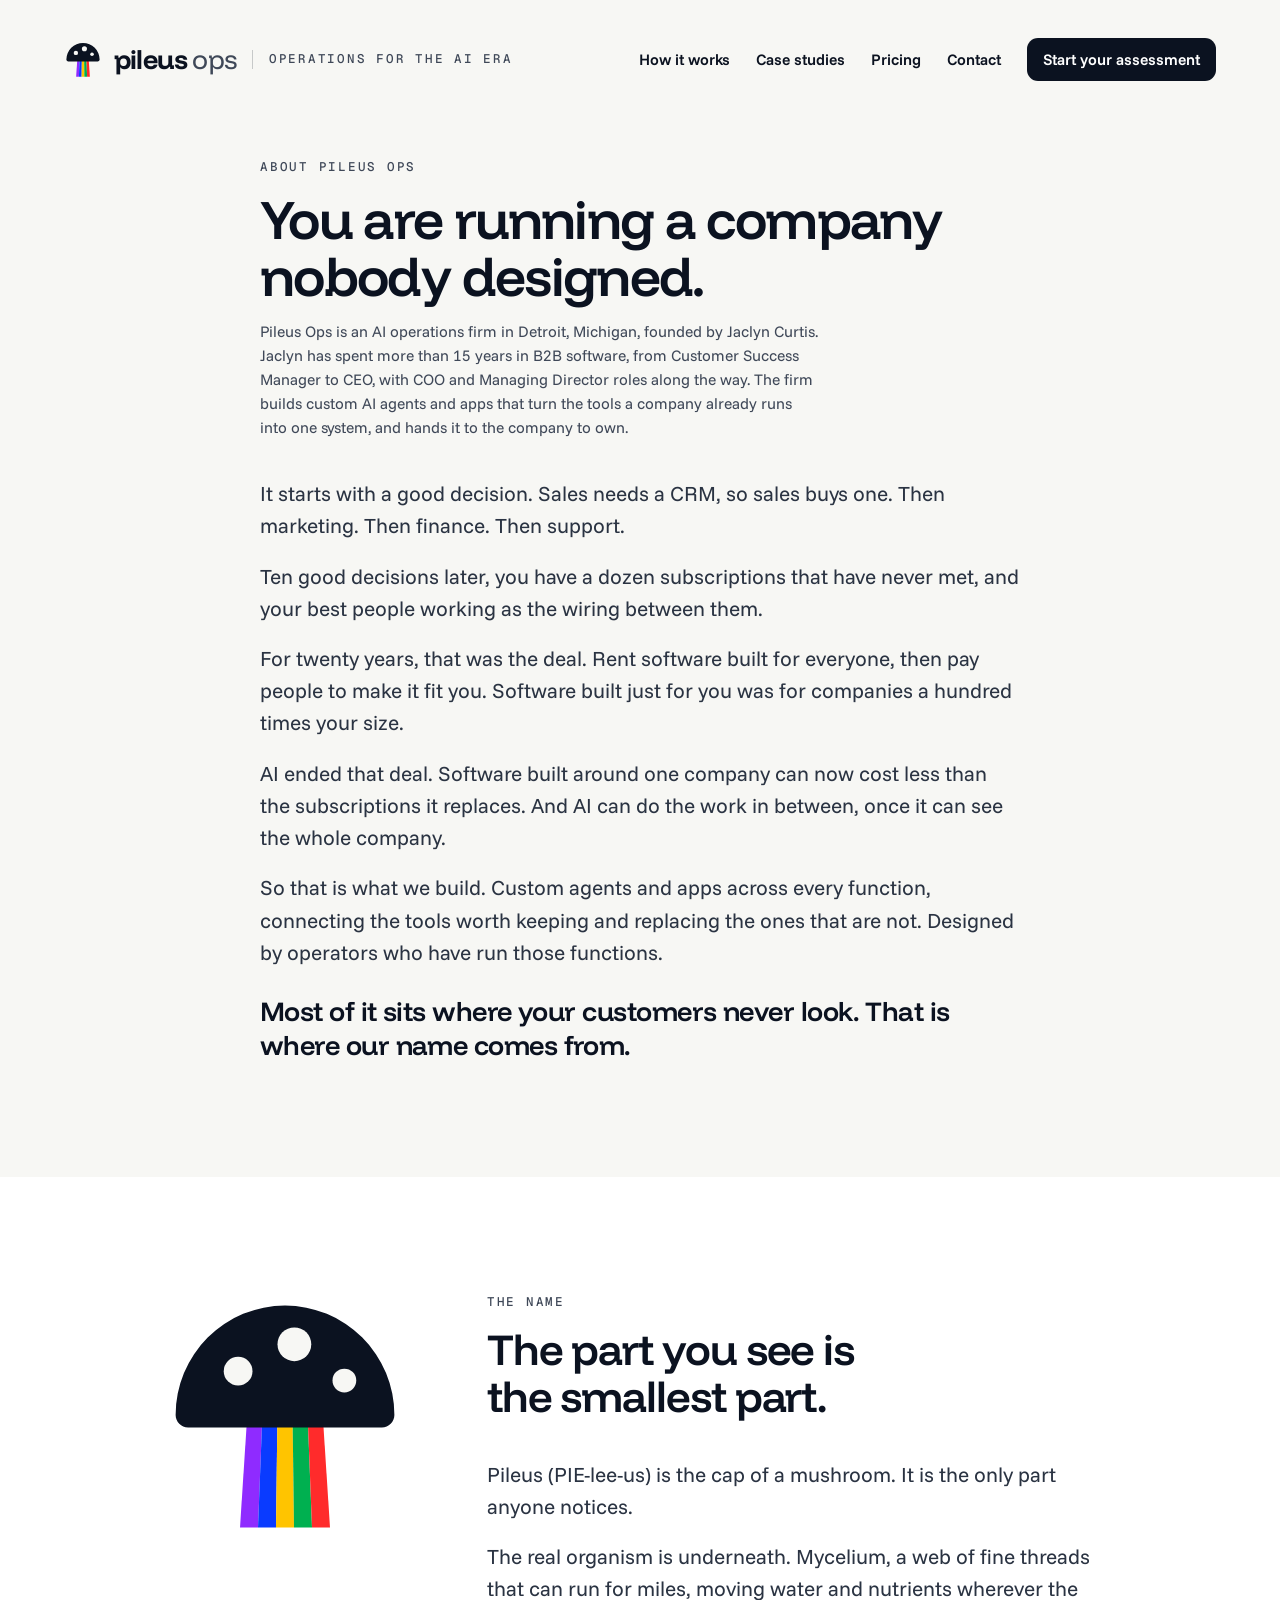
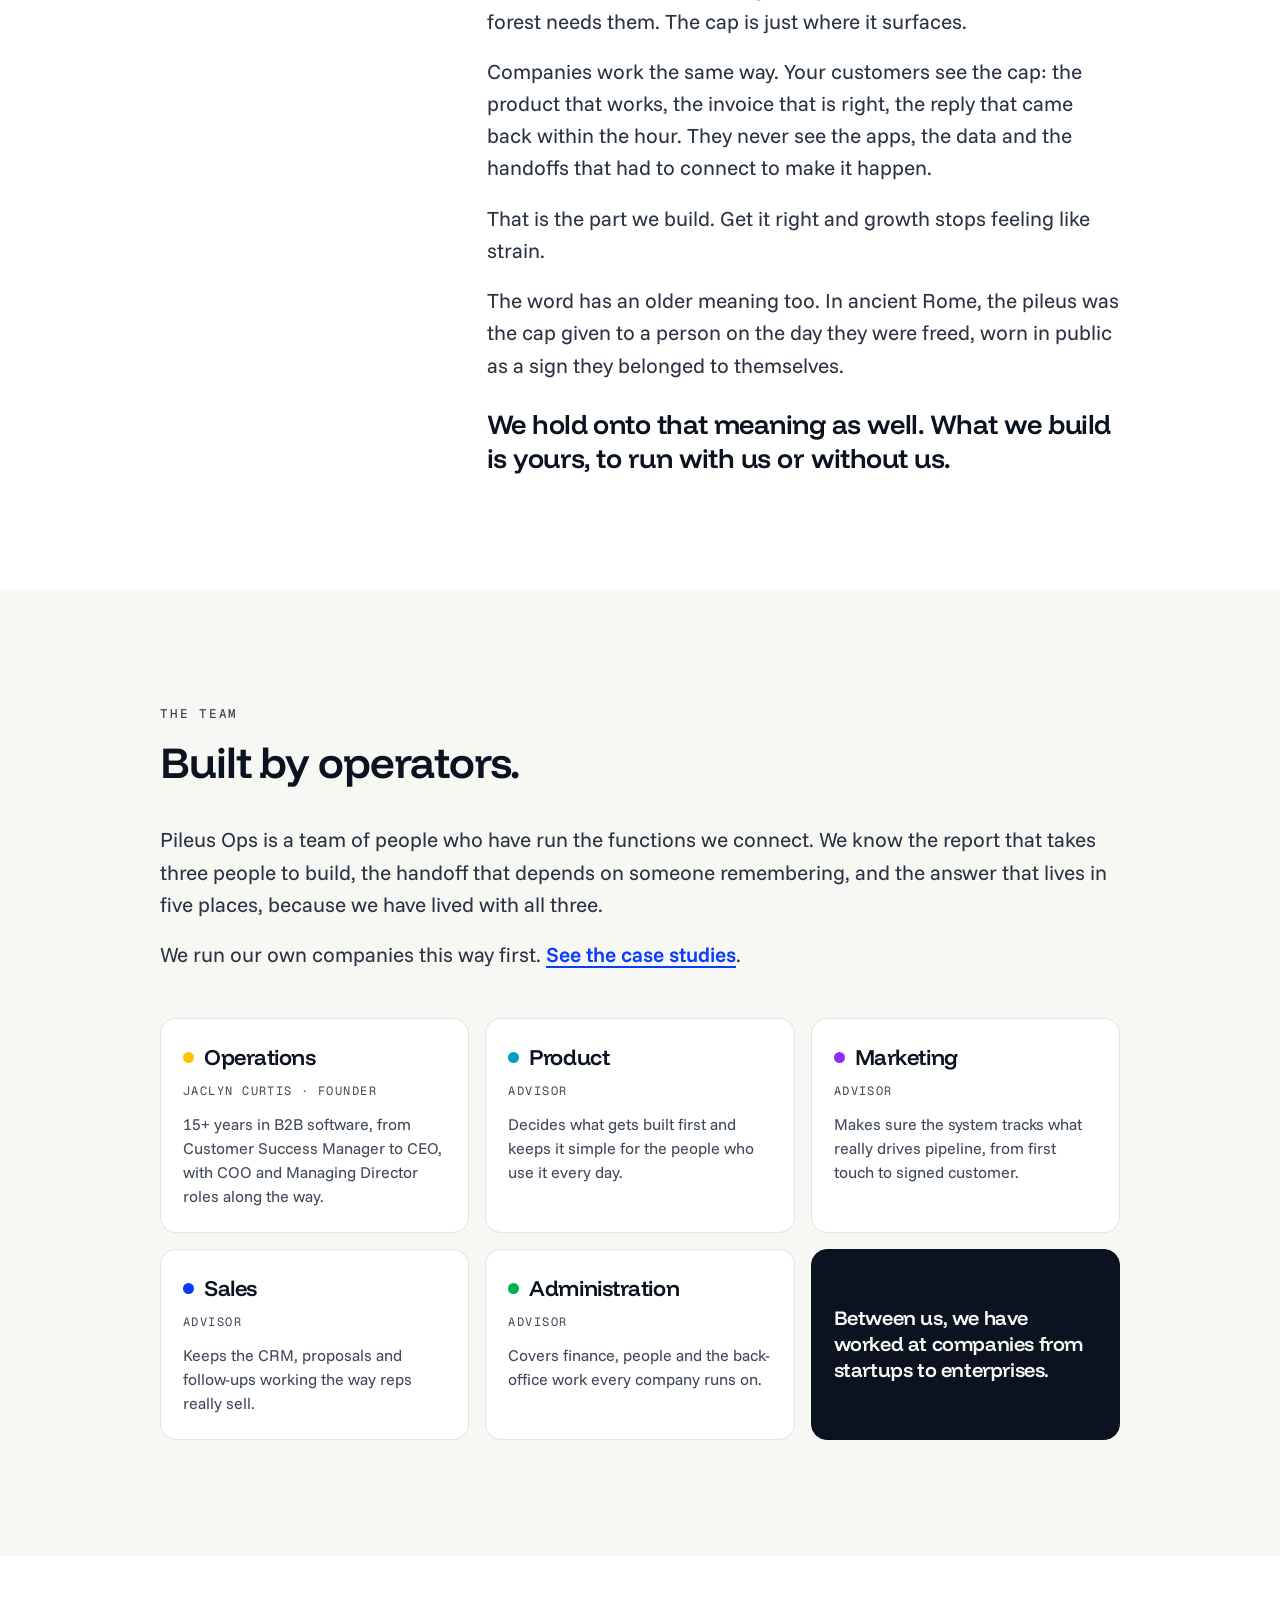
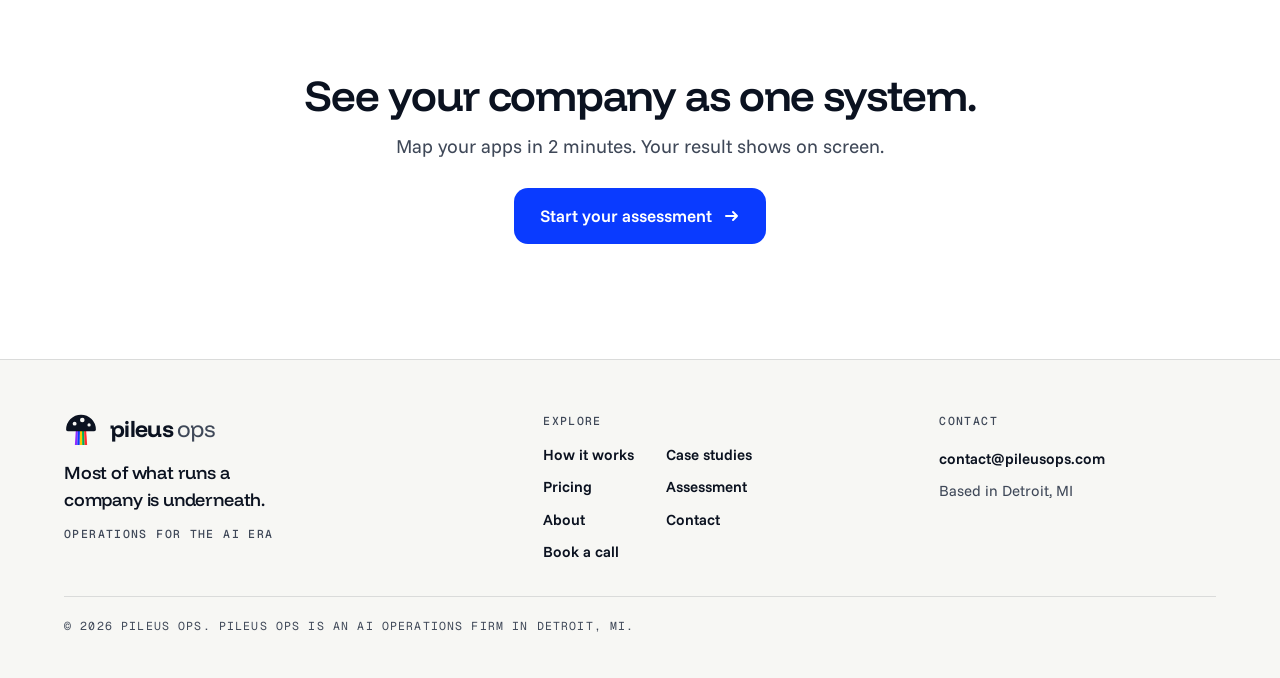
==== commit c17a3d23: "Apply the SEO pack: titles, descriptions, page statements, JSON-LD, FAQ headings, logo, report links" ====
--- a/about/index.html
+++ b/about/index.html
@@ -3,15 +3,15 @@
 <head>
 <meta charset="utf-8">
 <meta name="viewport" content="width=device-width, initial-scale=1">
-<title>About | Pileus Ops</title>
-<meta name="description" content="Every team chose its own tools. Nobody owns what sits between them. Why Pileus Ops exists, what the name means, and the operators behind it.">
+<title>About Pileus Ops | AI operations firm in Detroit, MI</title>
+<meta name="description" content="Pileus Ops is a Detroit AI operations firm founded by Jaclyn Curtis, a B2B software operator of 15+ years. Why we exist and what the name means.">
 <link rel="canonical" href="https://pileusops.com/about/">
 <link rel="icon" type="image/svg+xml" href="/favicon.svg">
 <meta property="og:type" content="website">
 <meta property="og:site_name" content="Pileus Ops">
 <meta property="og:url" content="https://pileusops.com/about/">
-<meta property="og:title" content="About | Pileus Ops">
-<meta property="og:description" content="Every team chose its own tools. Nobody owns what sits between them. Why Pileus Ops exists, what the name means, and the operators behind it.">
+<meta property="og:title" content="About Pileus Ops | AI operations firm in Detroit, MI">
+<meta property="og:description" content="Pileus Ops is a Detroit AI operations firm founded by Jaclyn Curtis, a B2B software operator of 15+ years. Why we exist and what the name means.">
 <meta property="og:image" content="https://pileusops.com/og.png">
 <meta property="og:image:width" content="1200">
 <meta property="og:image:height" content="630">
@@ -22,7 +22,107 @@
 <link rel="preconnect" href="https://fonts.googleapis.com">
 <link rel="preconnect" href="https://fonts.gstatic.com" crossorigin>
 <link rel="stylesheet" href="https://fonts.googleapis.com/css2?family=Funnel+Display:wght@500;600;700&family=Funnel+Sans:wght@400;500;600&family=Geist+Mono:wght@500&display=swap">
-<link rel="stylesheet" href="/site.css?v=202611251710">
+<link rel="stylesheet" href="/site.css?v=202611260812">
+<script type="application/ld+json">
+{
+  "@context": "https://schema.org",
+  "@graph": [
+    {
+      "@type": "ProfessionalService",
+      "@id": "https://pileusops.com/#organization",
+      "name": "Pileus Ops",
+      "url": "https://pileusops.com/",
+      "logo": "https://pileusops.com/logo.png",
+      "image": "https://pileusops.com/og.png",
+      "slogan": "Operations for the AI era",
+      "description": "Pileus Ops is an AI operations firm in Detroit, Michigan. It turns the apps a company already runs into one system of custom AI agents and apps that the company owns, at fixed prices.",
+      "email": "contact@pileusops.com",
+      "address": {
+        "@type": "PostalAddress",
+        "addressLocality": "Detroit",
+        "addressRegion": "MI",
+        "addressCountry": "US"
+      },
+      "areaServed": "US",
+      "priceRange": "$5,000 to $25,000+",
+      "founder": {
+        "@id": "https://pileusops.com/about/#jaclyn-curtis"
+      },
+      "knowsAbout": [
+        "AI operations",
+        "Custom AI agents",
+        "Business process automation",
+        "Software integration",
+        "SaaS consolidation"
+      ]
+    },
+    {
+      "@type": "WebSite",
+      "@id": "https://pileusops.com/#website",
+      "url": "https://pileusops.com/",
+      "name": "Pileus Ops",
+      "publisher": {
+        "@id": "https://pileusops.com/#organization"
+      },
+      "inLanguage": "en-US"
+    }
+  ]
+}
+</script>
+<script type="application/ld+json">
+{
+  "@context": "https://schema.org",
+  "@graph": [
+    {
+      "@type": "AboutPage",
+      "@id": "https://pileusops.com/about/#webpage",
+      "url": "https://pileusops.com/about/",
+      "name": "About Pileus Ops | AI operations firm in Detroit, MI",
+      "description": "Pileus Ops is a Detroit AI operations firm founded by Jaclyn Curtis, a B2B software operator of 15+ years. Why we exist and what the name means.",
+      "isPartOf": {
+        "@id": "https://pileusops.com/#website"
+      },
+      "about": {
+        "@id": "https://pileusops.com/#organization"
+      },
+      "inLanguage": "en-US"
+    },
+    {
+      "@type": "BreadcrumbList",
+      "itemListElement": [
+        {
+          "@type": "ListItem",
+          "position": 1,
+          "name": "Home",
+          "item": "https://pileusops.com/"
+        },
+        {
+          "@type": "ListItem",
+          "position": 2,
+          "name": "About",
+          "item": "https://pileusops.com/about/"
+        }
+      ]
+    },
+    {
+      "@type": "Person",
+      "@id": "https://pileusops.com/about/#jaclyn-curtis",
+      "name": "Jaclyn Curtis",
+      "jobTitle": "Founder",
+      "worksFor": {
+        "@id": "https://pileusops.com/#organization"
+      },
+      "description": "Founder of Pileus Ops. More than 15 years in B2B software, from Customer Success Manager to CEO, with COO and Managing Director roles along the way.",
+      "knowsAbout": [
+        "Business operations",
+        "B2B software",
+        "Customer success",
+        "AI operations"
+      ]
+    }
+  ]
+}
+</script>
 </head>
 <body>
 <div class="bar">
@@ -38,6 +138,7 @@
   <div class="in narrow">
     <p class="eyebrow">About Pileus Ops</p>
     <h1 class="h1">You are running a company nobody designed.</h1>
+    <p class="def">Pileus Ops is an AI operations firm in Detroit, Michigan, founded by Jaclyn Curtis. Jaclyn has spent more than 15 years in B2B software, from Customer Success Manager to CEO, with COO and Managing Director roles along the way. The firm builds custom AI agents and apps that turn the tools a company already runs into one system, and hands it to the company to own.</p>
     <div class="story">
       <p>It starts with a good decision. Sales needs a CRM, so sales buys one. Then marketing. Then finance. Then support.</p>
       <p>Ten good decisions later, you have a dozen subscriptions that have never met, and your best people working as the wiring between them.</p>
@@ -132,10 +233,10 @@
       <a class="fmail" href="mailto:contact@pileusops.com">contact@pileusops.com</a>
       <p class="fwhere">Based in Detroit, MI</p>
     </div>
-    <small>&copy; 2026 Pileus Ops</small>
+    <small>&copy; 2026 Pileus Ops. Pileus Ops is an AI operations firm in Detroit, MI.</small>
   </div>
 </footer>
-<script src="/brand.js?v=202611251710"></script>
-<script src="/app.js?v=202611251710"></script>
+<script src="/brand.js?v=202611260812"></script>
+<script src="/app.js?v=202611260812"></script>
 </body>
 </html>
--- a/site.css
+++ b/site.css
@@ -864,3 +864,74 @@
   .foot .in{grid-template-columns:1fr;gap:28px}
   .foot nav{grid-template-columns:repeat(2,minmax(0,1fr))}
 }
+
+/* pricing: the example Blueprint map. Dense on purpose, calm in colour: grey lines, one blue for where work gets stuck */
+.bpmap{margin:clamp(28px,4vw,52px) 0 0;border:1px solid var(--line);border-radius:24px;background:var(--bg);overflow:hidden}
+.band:not(.white) .bpmap{box-shadow:0 20px 44px rgba(11,18,32,.06)}
+.bp-top{display:flex;justify-content:space-between;gap:16px;padding:20px clamp(20px,3vw,32px) 0}
+.bp-top .cm-h{margin:0}
+.bp-scroll{padding:6px clamp(8px,1.4vw,16px) 0}
+.bp-scroll svg{display:block;width:100%;height:auto;font-family:var(--sans)}
+.bpmap .dots circle{fill:rgba(11,18,32,.11)}
+.bpmap .rule{stroke:rgba(11,18,32,.1);stroke-width:1;stroke-dasharray:2 6}
+.bpmap text{text-anchor:middle}
+.bpmap .lh{font-family:var(--mono);font-size:11.5px;letter-spacing:.14em;text-transform:uppercase;fill:var(--mute)}
+.bpmap .ln{fill:rgba(11,18,32,.38)}
+.bpmap .hand path{fill:none;stroke:rgba(11,18,32,.4);stroke-width:1.4}
+.bpmap .hand .h{stroke-dasharray:4 5}
+.bpmap .hand .s{stroke:var(--sales);stroke-width:2.2}
+.bpmap .node rect{fill:#fff;stroke:rgba(11,18,32,.2);stroke-width:1}
+.bpmap .node text{font-size:13px;font-weight:500;fill:var(--ink)}
+.bpmap .pin circle{fill:var(--sales);stroke:var(--bg);stroke-width:3}
+.bpmap .pin text{font-family:var(--mono);font-size:12.5px;font-weight:500;fill:#fff}
+.bp-key{list-style:none;margin:0;padding:14px clamp(20px,3vw,32px) 16px;display:flex;flex-wrap:wrap;gap:10px 28px;border-top:1px solid var(--line);font-size:15px;color:var(--mute)}
+.bp-key li{display:flex;align-items:center;gap:10px}
+.bp-key i{flex:none;width:30px;height:0;border-top:1.5px solid rgba(11,18,32,.45)}
+.bp-key .k-hand{border-top-style:dashed}
+.bp-key .k-stuck{width:22px;height:22px;border:0;border-radius:50%;background:var(--sales);color:#fff;font:500 12px/22px var(--mono);font-style:normal;text-align:center}
+.bp-next{padding:22px clamp(20px,3vw,32px) 24px;border-top:1px solid var(--line);background:#fff}
+.bp-next .cm-h{margin:0 0 14px}
+.bp-rec{border:2px solid var(--sales);border-radius:18px;padding:20px clamp(18px,2.4vw,26px) 22px}
+.bp-rec .cm-h{margin:0 0 8px;color:var(--sales)}
+.bp-rec p:last-child{margin:10px 0 0;max-width:78ch;font-size:16.5px;line-height:1.45;color:var(--mute)}
+.bp-next .bp-sub{margin:26px 0 2px}
+.bp-next ol{list-style:none;margin:0;padding:0}
+.bp-next li{display:grid;grid-template-columns:22px minmax(0,1fr) auto;gap:6px 16px;align-items:center;padding:13px 0;border-bottom:1px solid var(--line)}
+.bp-next li i{width:22px;height:22px;border-radius:50%;background:var(--sales);color:#fff;font:500 12px/22px var(--mono);font-style:normal;text-align:center}
+.bp-next li p{margin:0;max-width:none;font-size:16.5px;line-height:1.4;color:var(--mute)}
+.bp-next li b{font-weight:600;color:var(--ink)}
+.bp-next li span{font-size:14.5px;color:var(--mute);text-align:right;white-space:nowrap}
+.bp-one{margin:18px 0 0;max-width:none;font-size:16.5px;color:var(--mute)}
+.bp-one b{font-weight:600;color:var(--ink)}
+.bpmap + .grid{margin-top:18px}
+/* the short preview on Pricing: the top of the map fading out, the whole thing a link to /blueprint/ */
+a.bpmap.peek{display:block;position:relative;color:inherit;text-decoration:none;transition:transform .2s ease,box-shadow .2s ease}
+a.bpmap.peek:hover{transform:translateY(-2px);box-shadow:0 12px 24px rgba(11,18,32,.08)}
+a.bpmap.peek:focus-visible{outline:2px solid var(--sales);outline-offset:3px}
+.peek .bp-scroll{max-height:clamp(220px,25vw,320px);overflow:hidden;-webkit-mask-image:linear-gradient(#000 38%,transparent 94%);mask-image:linear-gradient(#000 38%,transparent 94%)}
+.bp-more{position:absolute;left:50%;bottom:22px;transform:translateX(-50%);display:inline-flex;align-items:center;gap:10px;min-height:48px;padding:0 22px;border-radius:12px;background:var(--ink);color:#fff;font-weight:600;font-size:16px;white-space:nowrap}
+.after a,.faq a{color:var(--sales);font-weight:600;text-underline-offset:4px;white-space:nowrap}
+@media (max-width:860px){
+  .bp-top{flex-direction:column;gap:4px}
+  .bp-next li{grid-template-columns:22px minmax(0,1fr);align-items:start}
+  .bp-next li i{margin-top:1px}
+  .bp-next li span{grid-column:2;text-align:left;white-space:normal}
+  .bp-scroll{overflow-x:auto;-webkit-overflow-scrolling:touch}
+  .bp-scroll svg{width:880px;max-width:none}
+  .peek .bp-scroll{overflow:hidden}
+}
+
+/* the assessment report: the page a visitor's emailed link opens */
+.rshare{display:flex;flex-wrap:wrap;gap:10px 24px;align-items:center;justify-content:space-between;margin-bottom:clamp(24px,3vw,36px);padding:16px 20px;border:1px solid var(--sales);border-radius:16px;background:#fff}
+.rshare p{margin:0;font-size:16px;line-height:1.4}
+.rshare button{all:unset;cursor:pointer;font-weight:600;font-size:15.5px;text-decoration:underline;text-underline-offset:4px;white-space:nowrap}
+.rshare button:focus-visible{outline:2px solid var(--sales);outline-offset:4px}
+.rasm{flex:1 1 100%;min-width:0;padding-top:22px;border-top:1px solid var(--line)}
+.rasm ul{list-style:none;margin:0;padding:0;display:grid;grid-template-columns:repeat(auto-fit,minmax(260px,1fr));gap:10px 32px;font-size:15.5px;line-height:1.45;color:var(--mute)}
+.rasm li{display:flex;gap:10px}
+.rasm li::before{content:"";flex:none;width:6px;height:6px;margin-top:8px;border-radius:50%;background:var(--sales)}
+
+/* Plain statement under each page heading, for readers and search engines */
+.def{margin:14px 0 0;max-width:62ch;font-size:15.5px;line-height:1.55;color:var(--mute)}
+.copy .def{max-width:470px;margin:22px 0 0;font-size:14.5px}
+.faq summary h3{margin:0;font:inherit;letter-spacing:inherit}
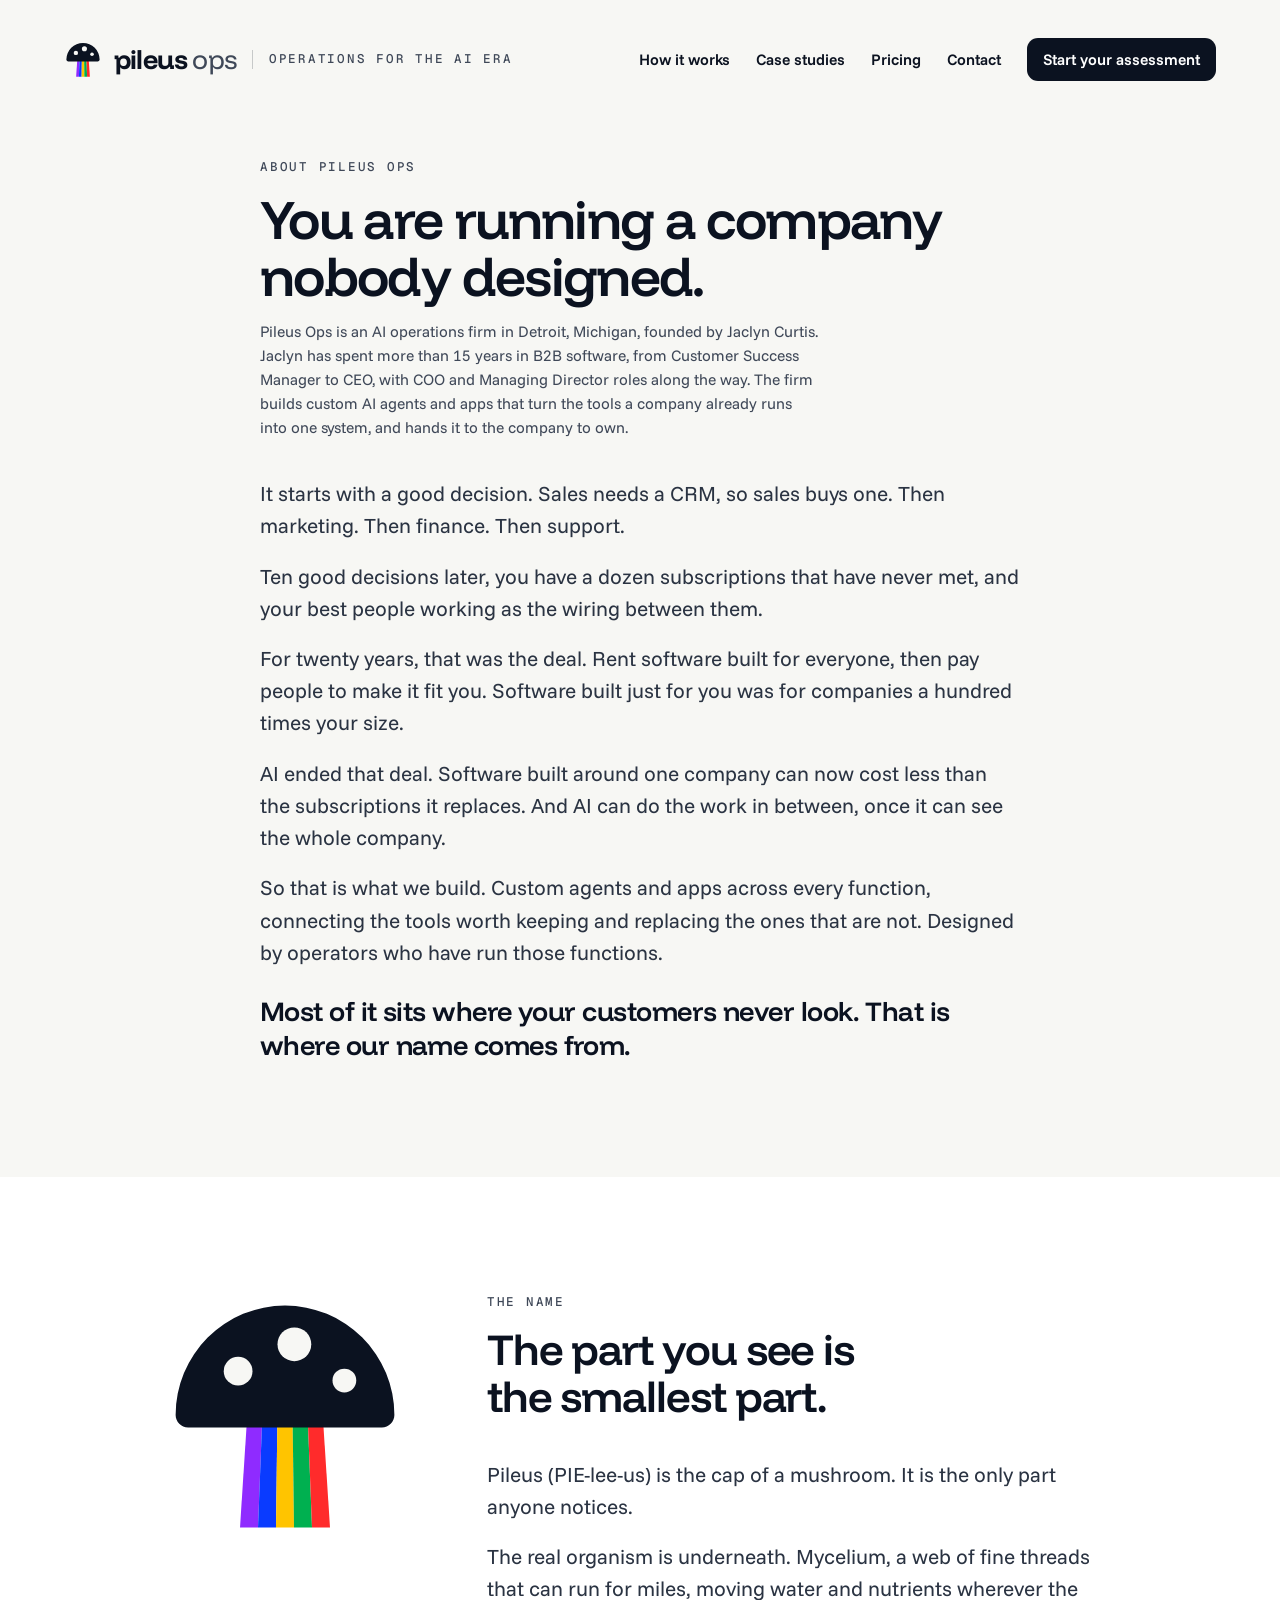
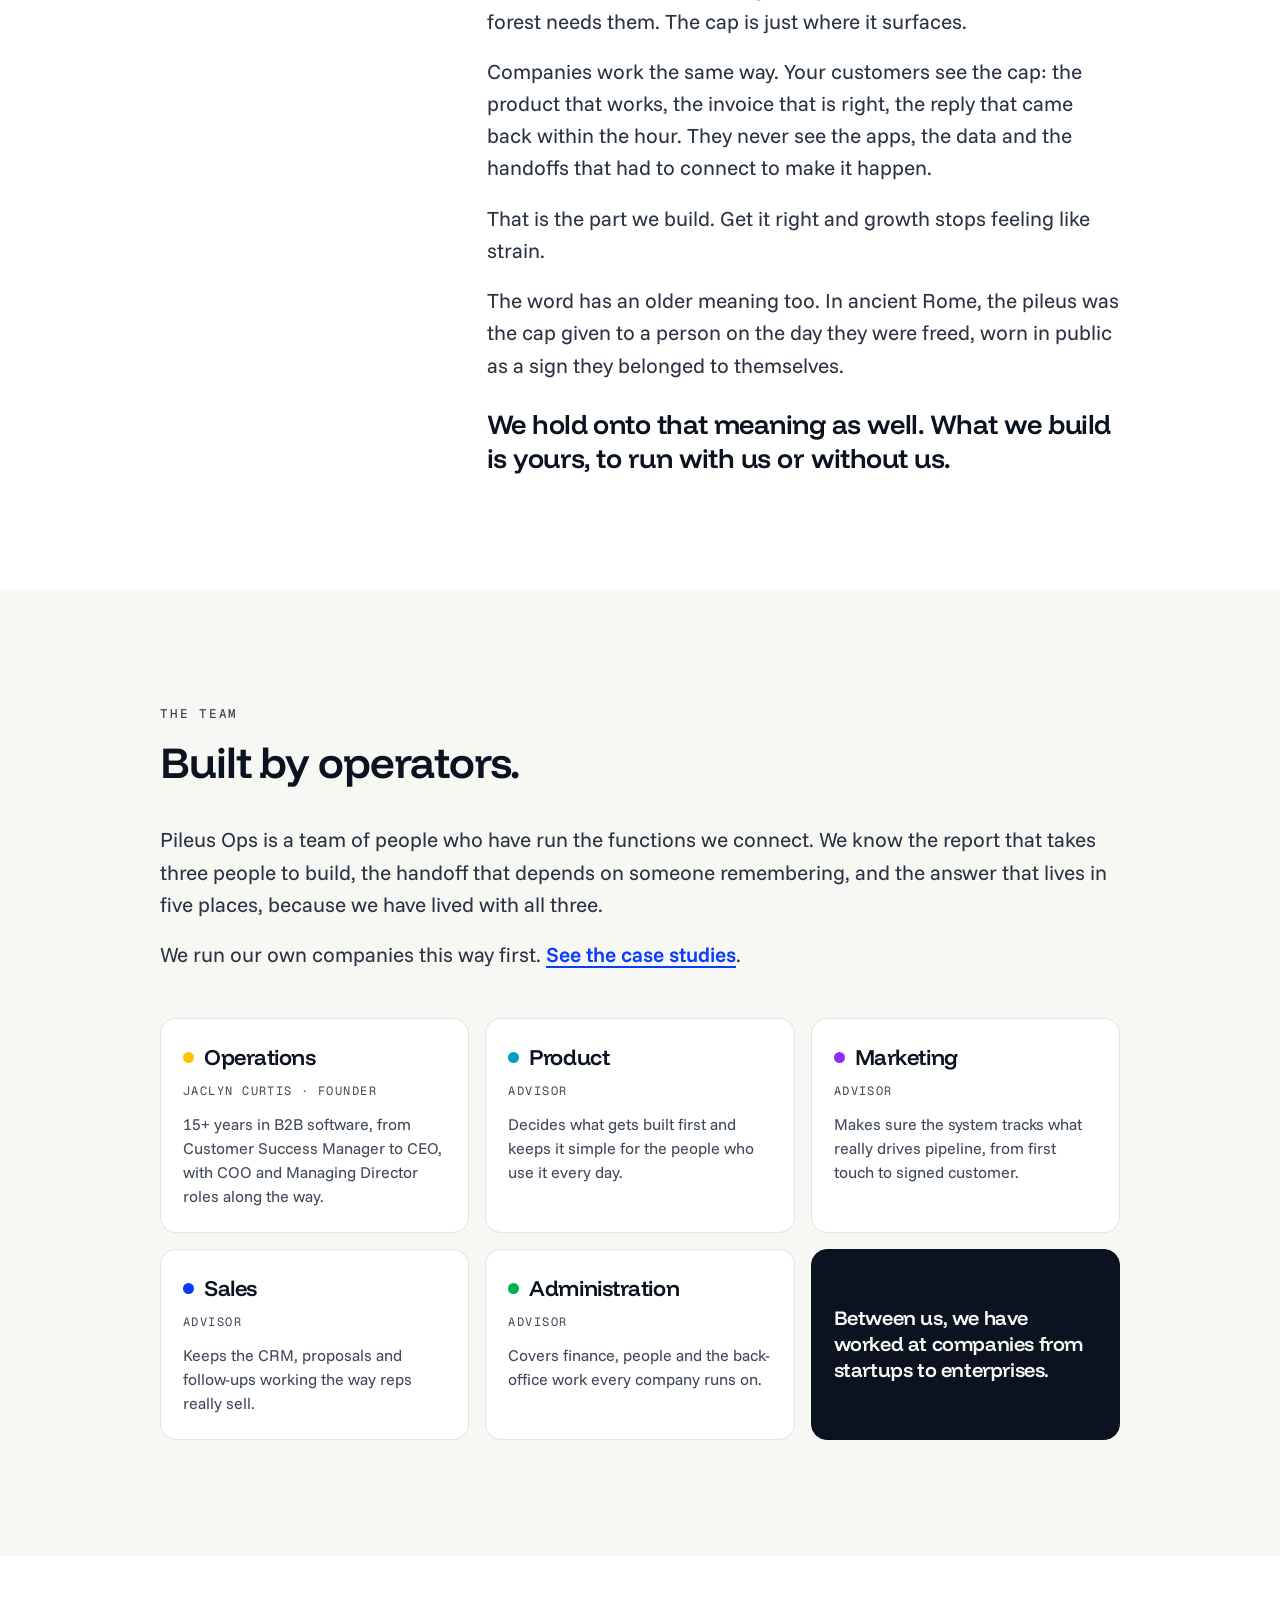
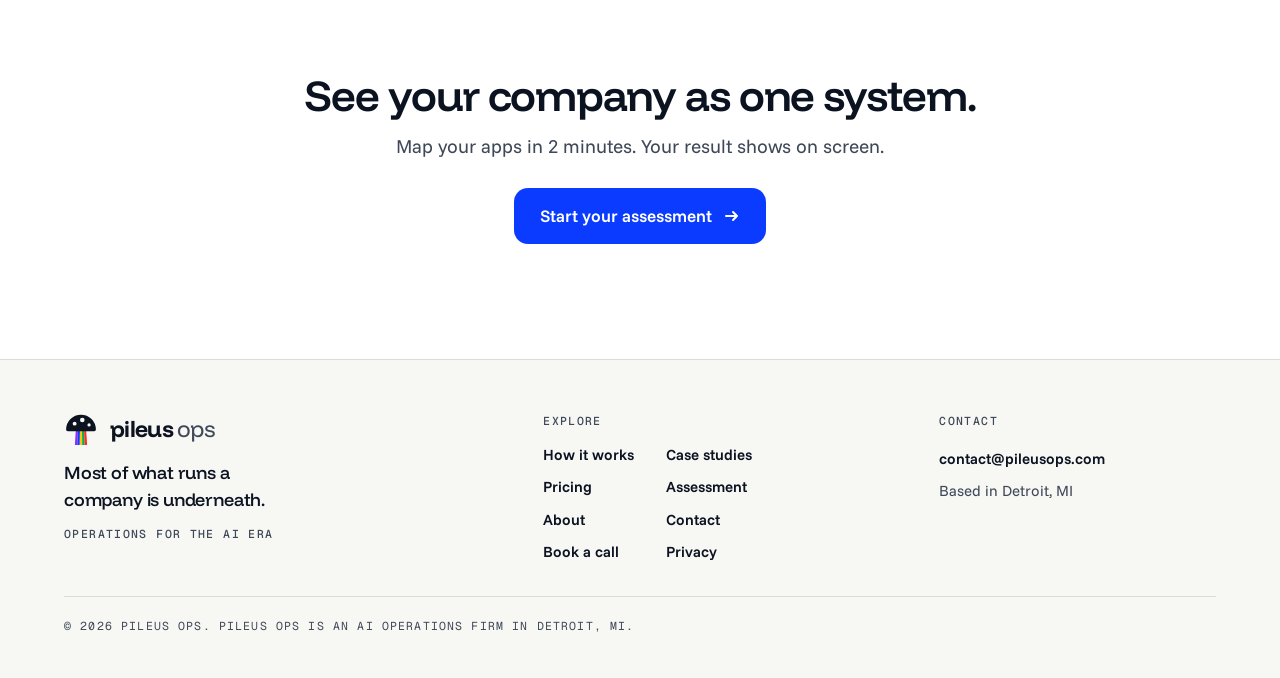
==== commit 0d7cd773: "Give each case study its own page; add a privacy policy linked from every footer and form Co-Authore" ====
--- a/about/index.html
+++ b/about/index.html
@@ -22,7 +22,7 @@
 <link rel="preconnect" href="https://fonts.googleapis.com">
 <link rel="preconnect" href="https://fonts.gstatic.com" crossorigin>
 <link rel="stylesheet" href="https://fonts.googleapis.com/css2?family=Funnel+Display:wght@500;600;700&family=Funnel+Sans:wght@400;500;600&family=Geist+Mono:wght@500&display=swap">
-<link rel="stylesheet" href="/site.css?v=202611260812">
+<link rel="stylesheet" href="/site.css?v=202611260818">
 <script type="application/ld+json">
 {
   "@context": "https://schema.org",
@@ -226,7 +226,7 @@
     </div>
     <div class="fcol">
       <p class="fh">Explore</p>
-      <nav aria-label="Footer"><a href="/how-it-works/">How it works</a><a href="/case-studies/">Case studies</a><a href="/pricing/">Pricing</a><a href="/assessment/">Assessment</a><a href="/about/" aria-current="page">About</a><a href="/contact/">Contact</a><a href="/call/">Book a call</a></nav>
+      <nav aria-label="Footer"><a href="/how-it-works/">How it works</a><a href="/case-studies/">Case studies</a><a href="/pricing/">Pricing</a><a href="/assessment/">Assessment</a><a href="/about/" aria-current="page">About</a><a href="/contact/">Contact</a><a href="/call/">Book a call</a><a href="/privacy/">Privacy</a></nav>
     </div>
     <div class="fcol">
       <p class="fh">Contact</p>
@@ -236,7 +236,7 @@
     <small>&copy; 2026 Pileus Ops. Pileus Ops is an AI operations firm in Detroit, MI.</small>
   </div>
 </footer>
-<script src="/brand.js?v=202611260812"></script>
-<script src="/app.js?v=202611260812"></script>
+<script src="/brand.js?v=202611260818"></script>
+<script src="/app.js?v=202611260818"></script>
 </body>
 </html>
--- a/site.css
+++ b/site.css
@@ -935,3 +935,23 @@
 .def{margin:14px 0 0;max-width:62ch;font-size:15.5px;line-height:1.55;color:var(--mute)}
 .copy .def{max-width:470px;margin:22px 0 0;font-size:14.5px}
 .faq summary h3{margin:0;font:inherit;letter-spacing:inherit}
+
+/* Privacy policy */
+.legal{margin-top:clamp(28px,4vw,48px);max-width:68ch;color:#2A3342;font-size:16.5px;line-height:1.6}
+.legal h2{margin:36px 0 10px;font-family:var(--disp);font-weight:600;font-size:clamp(1.2rem,.5vw + 1rem,1.4rem);letter-spacing:-.015em;color:var(--ink)}
+.legal h2:first-child{margin-top:0}
+.legal p{margin:0 0 12px}
+.legal ul{margin:0 0 12px;padding-left:20px}
+.legal li{margin:0 0 8px}
+.legal a,.formprivacy a{color:var(--sales);font-weight:600;text-underline-offset:4px}
+.formprivacy{margin:12px 0 0;font-size:13.5px;color:var(--mute)}
+/* Case study pages */
+.eyebrow .crumb{color:inherit;text-decoration:none}
+.eyebrow .crumb:hover{text-decoration:underline;text-underline-offset:4px}
+.phead .grid.g3{margin-top:clamp(28px,4vw,44px)}
+h2.csh{margin-bottom:0}
+.band > .in > h2.csh:first-child{margin-top:0}
+.csnext{margin-top:clamp(36px,5vw,60px)}
+a.cslink small{display:block;margin:0 0 8px;font-family:var(--mono);font-size:11.5px;letter-spacing:.12em;text-transform:uppercase;color:var(--mute)}
+a.cstitle{color:inherit;text-decoration:none}
+a.cstitle:hover{text-decoration:underline;text-underline-offset:6px;text-decoration-thickness:2px}
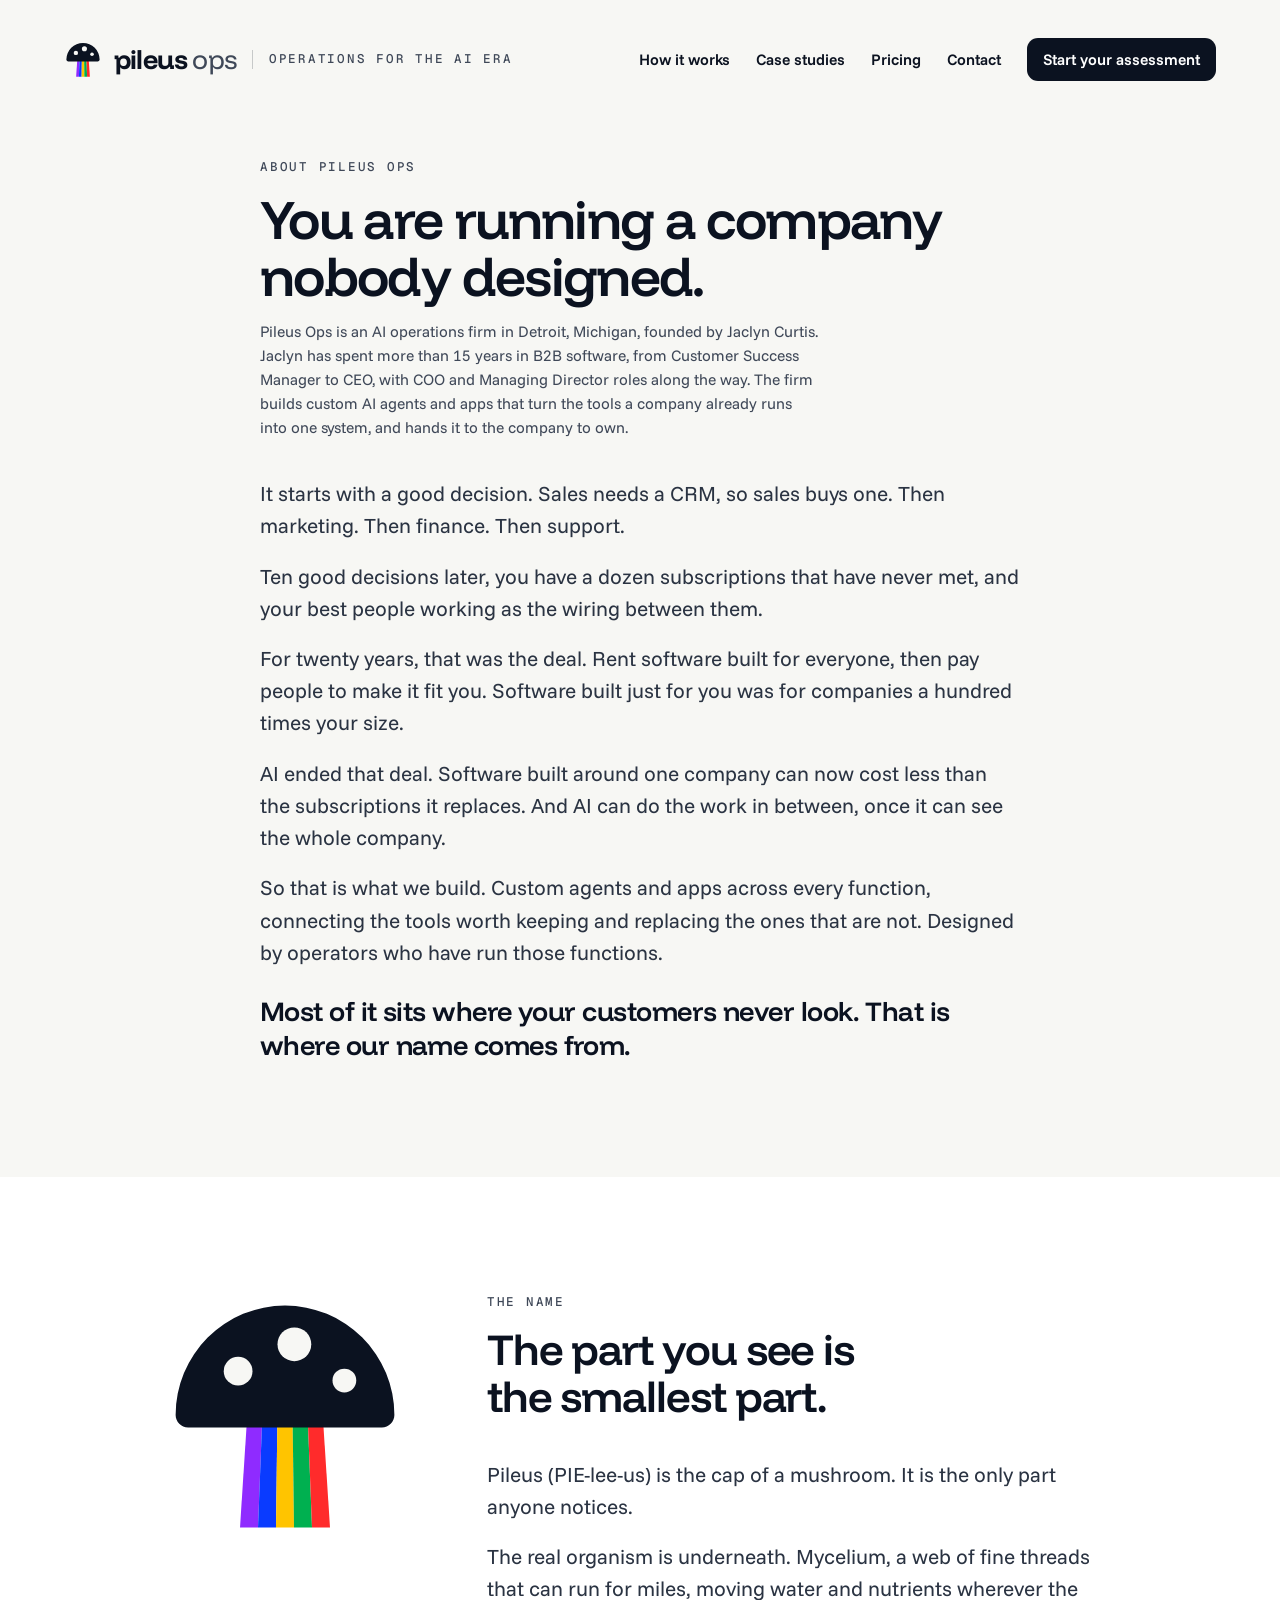
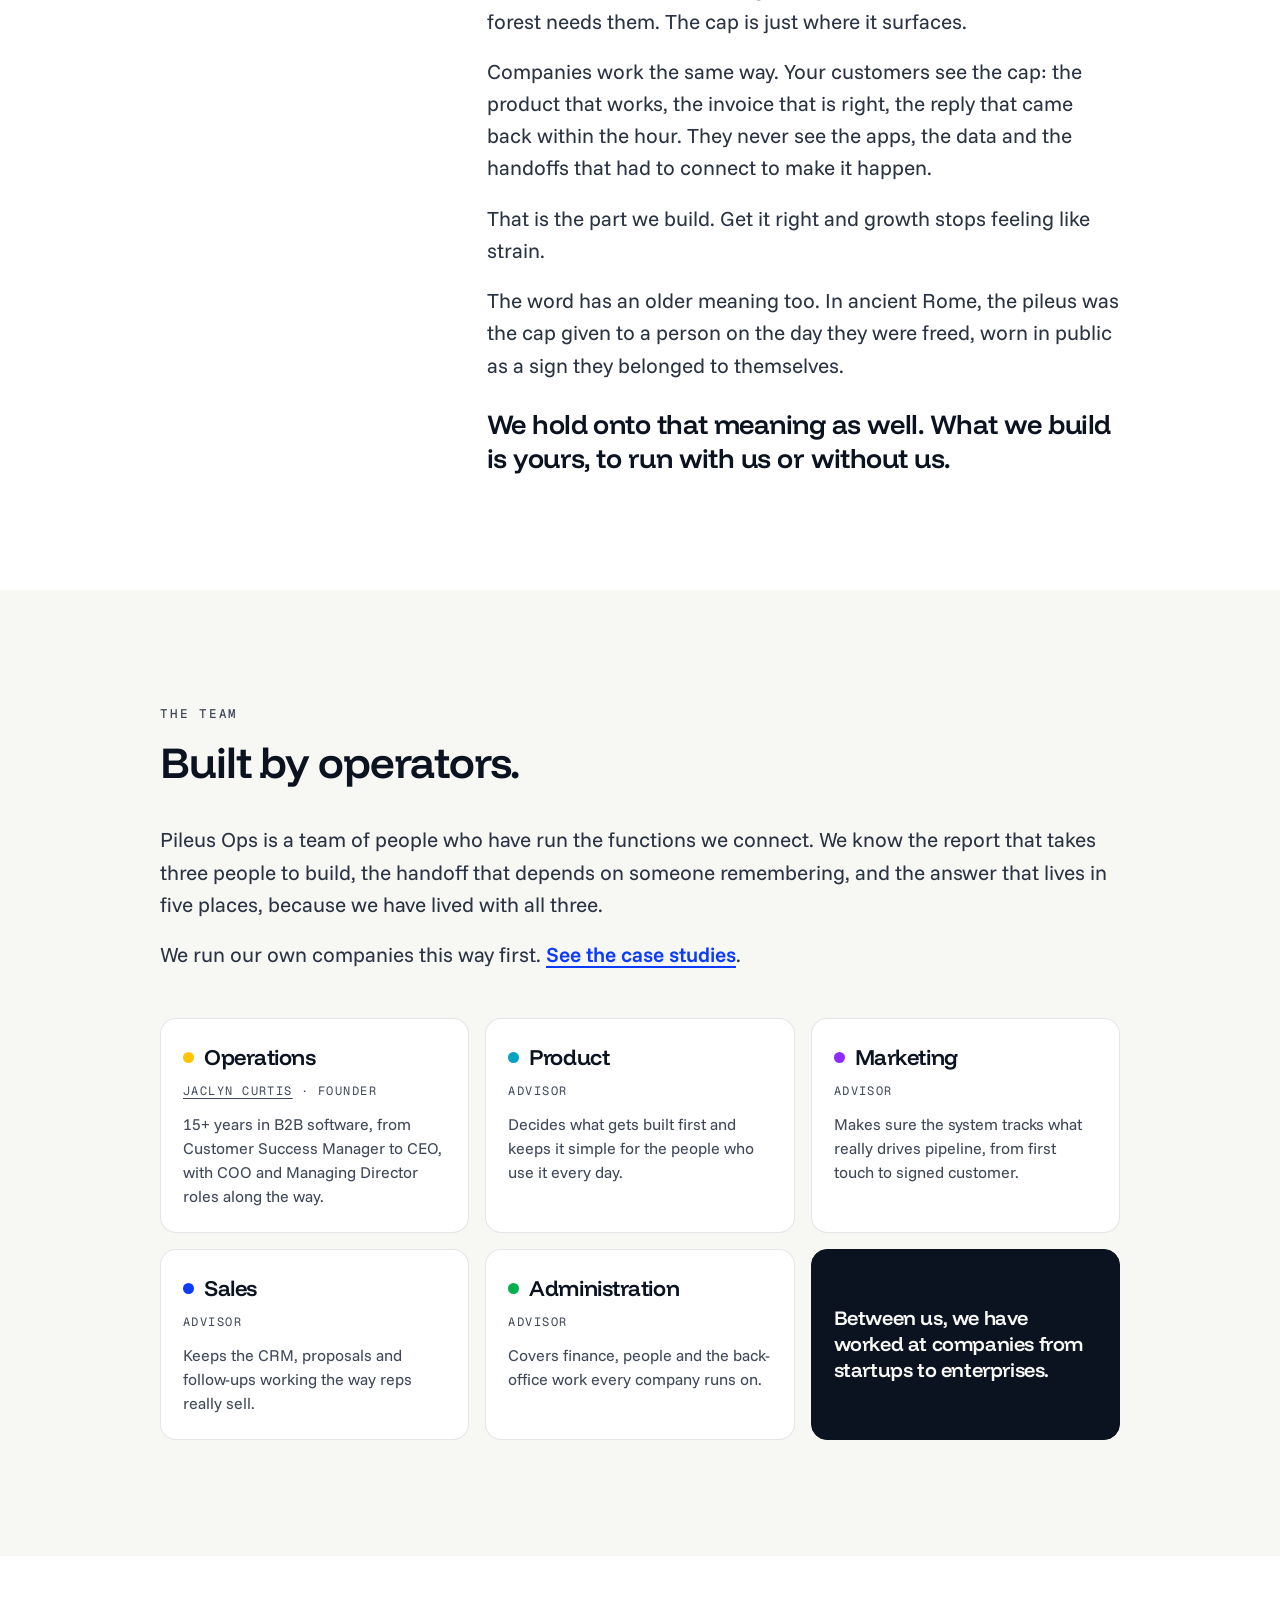
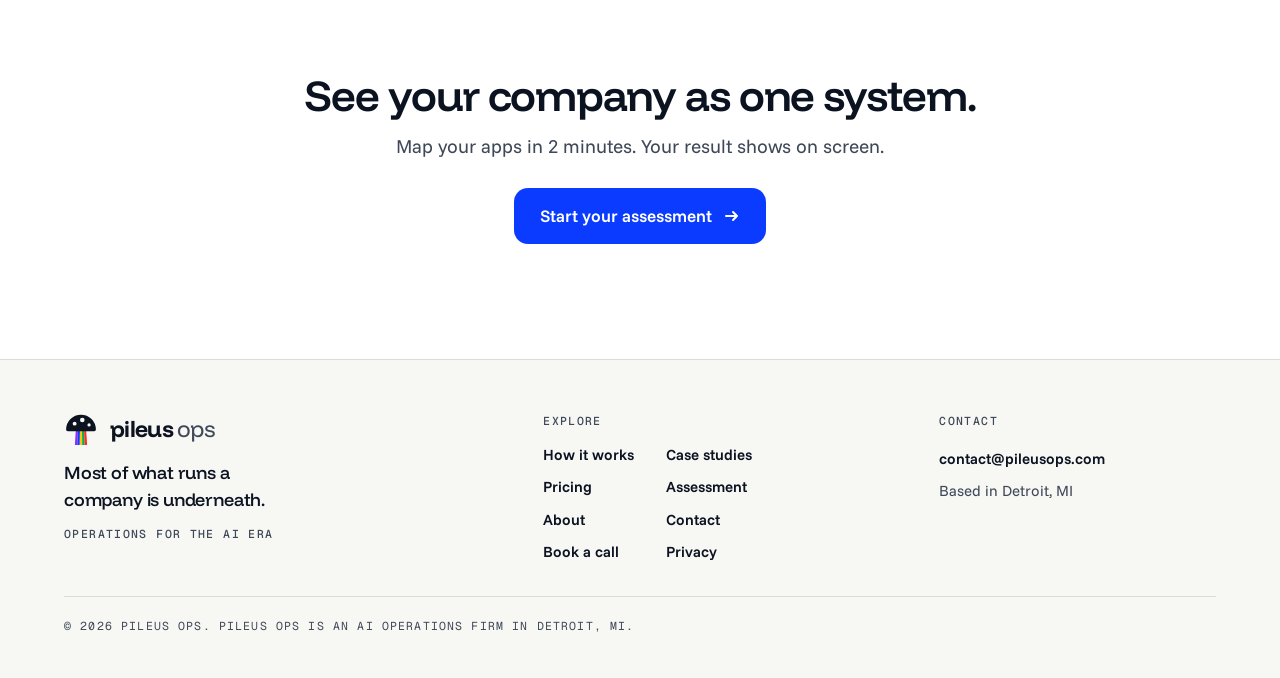
==== commit 8bee9b38: "Add the Pileus Ops and founder LinkedIn profiles Co-Authored-By: Claude Opus 5.5 <noreply@anthropic." ====
--- a/about/index.html
+++ b/about/index.html
@@ -22,7 +22,7 @@
 <link rel="preconnect" href="https://fonts.googleapis.com">
 <link rel="preconnect" href="https://fonts.gstatic.com" crossorigin>
 <link rel="stylesheet" href="https://fonts.googleapis.com/css2?family=Funnel+Display:wght@500;600;700&family=Funnel+Sans:wght@400;500;600&family=Geist+Mono:wght@500&display=swap">
-<link rel="stylesheet" href="/site.css?v=202611260818">
+<link rel="stylesheet" href="/site.css?v=202611260912">
 <script type="application/ld+json">
 {
   "@context": "https://schema.org",
@@ -31,6 +31,7 @@
       "@type": "ProfessionalService",
       "@id": "https://pileusops.com/#organization",
       "name": "Pileus Ops",
+      "legalName": "Opsmith LLC",
       "url": "https://pileusops.com/",
       "logo": "https://pileusops.com/logo.png",
       "image": "https://pileusops.com/og.png",
@@ -54,6 +55,9 @@
         "Business process automation",
         "Software integration",
         "SaaS consolidation"
+      ],
+      "sameAs": [
+        "https://www.linkedin.com/company/pileusops/"
       ]
     },
     {
@@ -118,6 +122,9 @@
         "B2B software",
         "Customer success",
         "AI operations"
+      ],
+      "sameAs": [
+        "https://www.linkedin.com/in/jaclynvcurtis/"
       ]
     }
   ]
@@ -179,7 +186,7 @@
     <div class="pteam rv">
       <div class="ptc" style="--c:#FFC400">
         <h3 class="ptfn"><i aria-hidden="true"></i>Operations</h3>
-        <p class="role">Jaclyn Curtis · Founder</p>
+        <p class="role"><a href="https://www.linkedin.com/in/jaclynvcurtis/" target="_blank" rel="noopener">Jaclyn Curtis</a> · Founder</p>
         <p>15+ years in B2B software, from Customer Success Manager to CEO, with COO and Managing Director roles along the way.</p>
       </div>
       <div class="ptc" style="--c:#00A3BF">
@@ -236,7 +243,7 @@
     <small>&copy; 2026 Pileus Ops. Pileus Ops is an AI operations firm in Detroit, MI.</small>
   </div>
 </footer>
-<script src="/brand.js?v=202611260818"></script>
-<script src="/app.js?v=202611260818"></script>
+<script src="/brand.js?v=202611260912"></script>
+<script src="/app.js?v=202611260912"></script>
 </body>
 </html>
--- a/site.css
+++ b/site.css
@@ -955,3 +955,6 @@
 a.cslink small{display:block;margin:0 0 8px;font-family:var(--mono);font-size:11.5px;letter-spacing:.12em;text-transform:uppercase;color:var(--mute)}
 a.cstitle{color:inherit;text-decoration:none}
 a.cstitle:hover{text-decoration:underline;text-underline-offset:6px;text-decoration-thickness:2px}
+
+.ptc .role a{color:inherit;text-underline-offset:3px}
+.cxfacts span a{color:var(--sales);font-weight:600}
